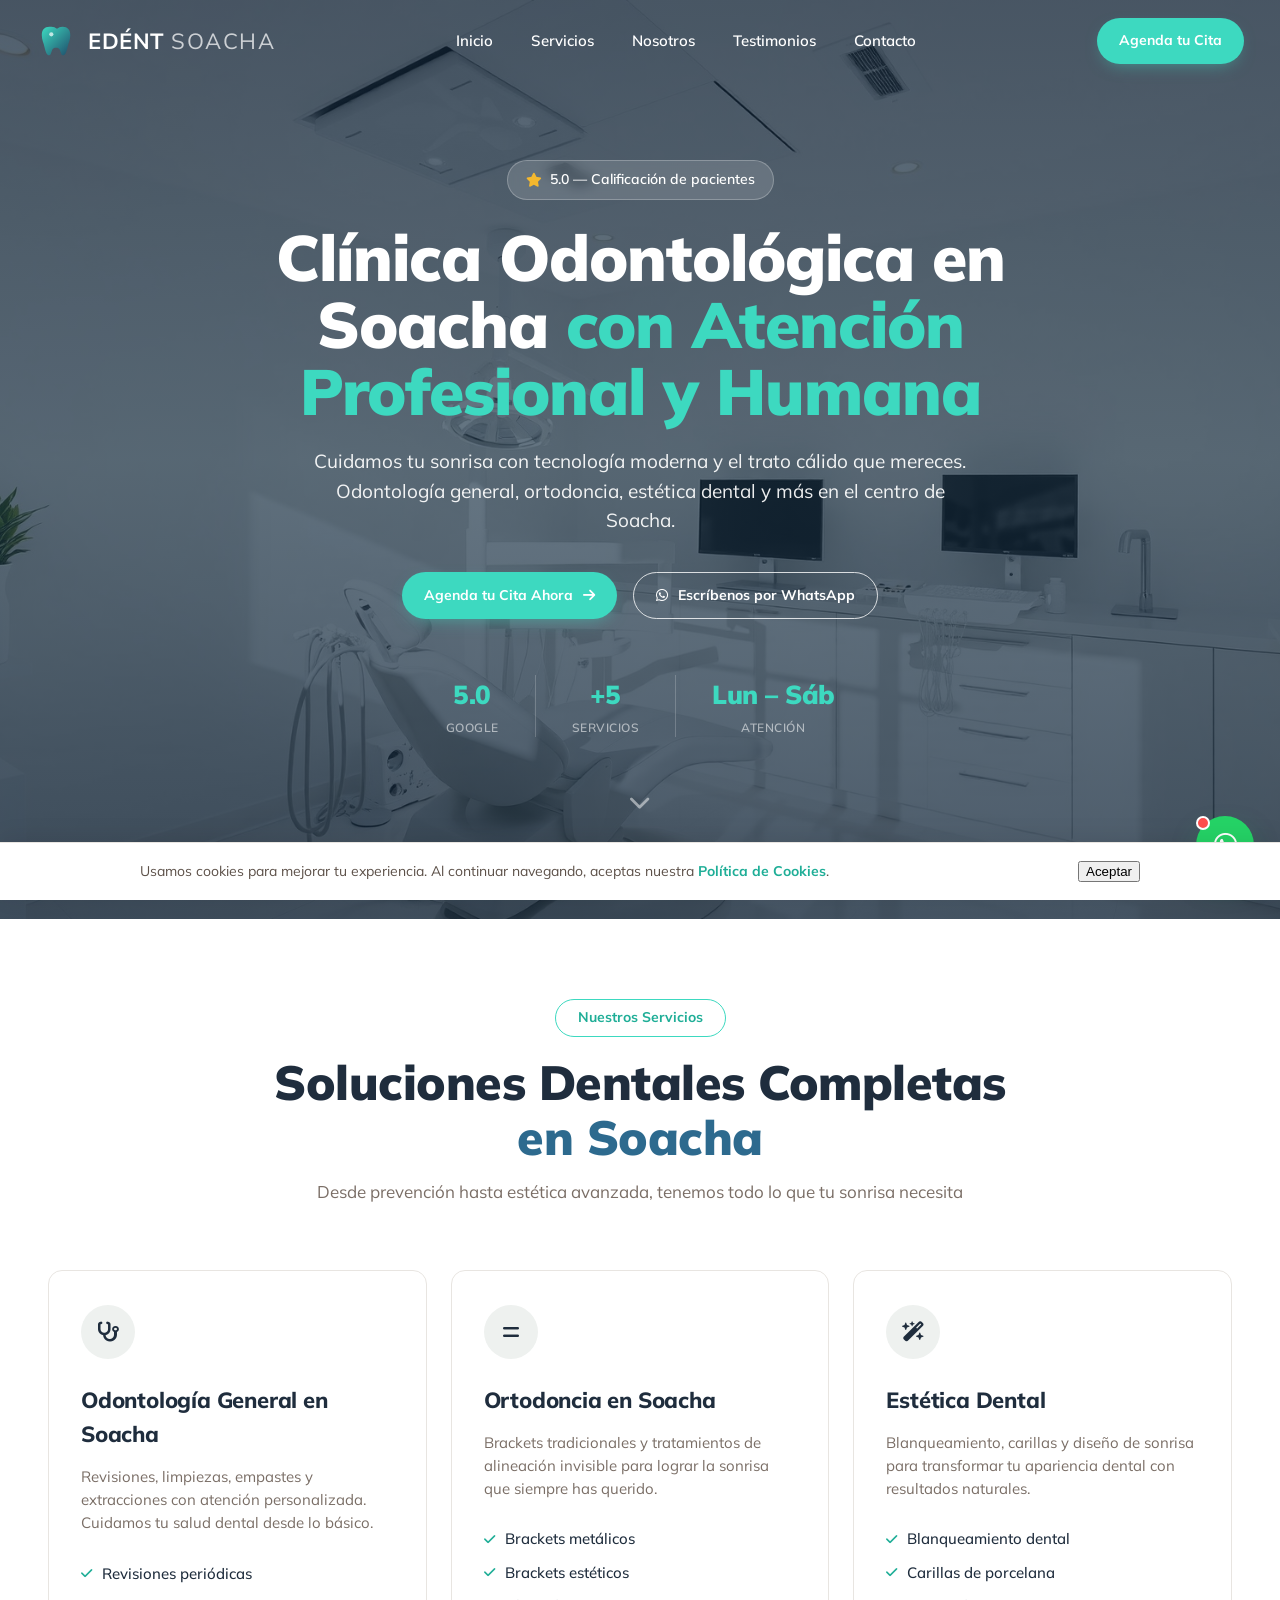
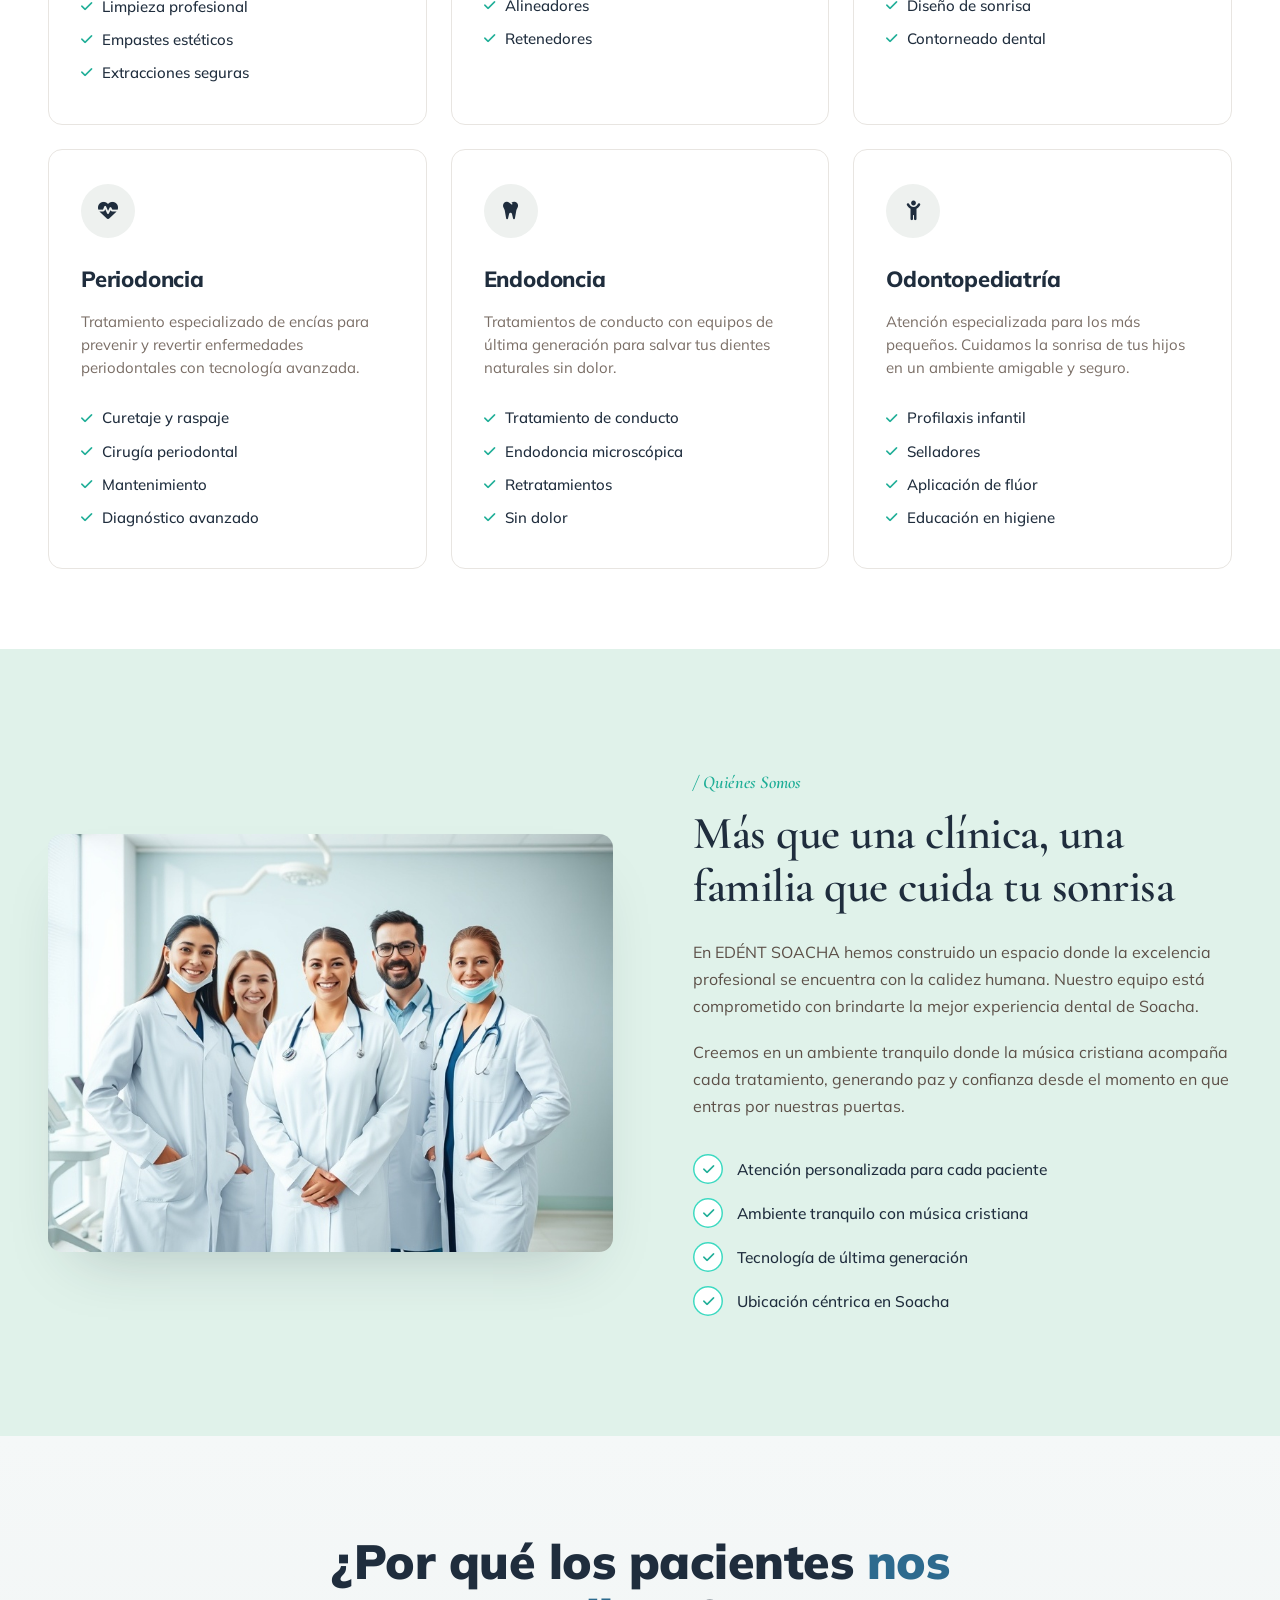
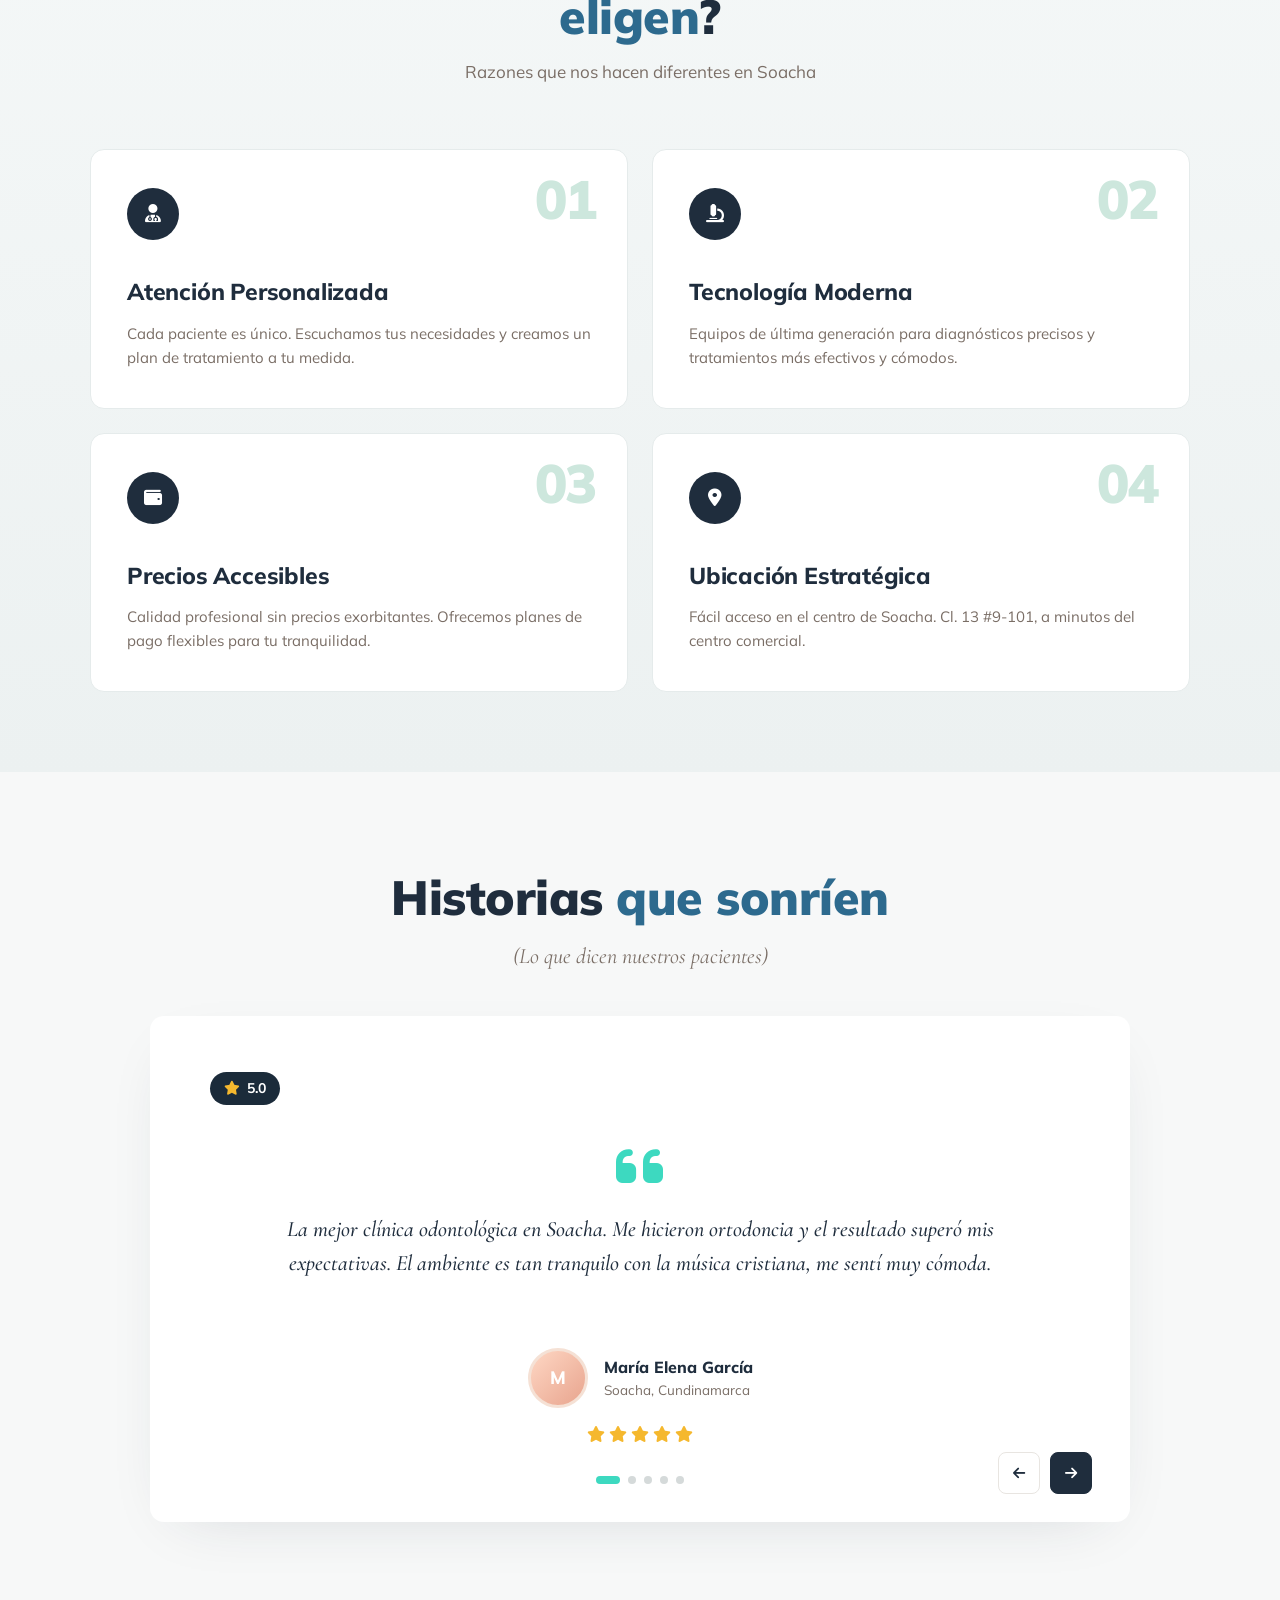
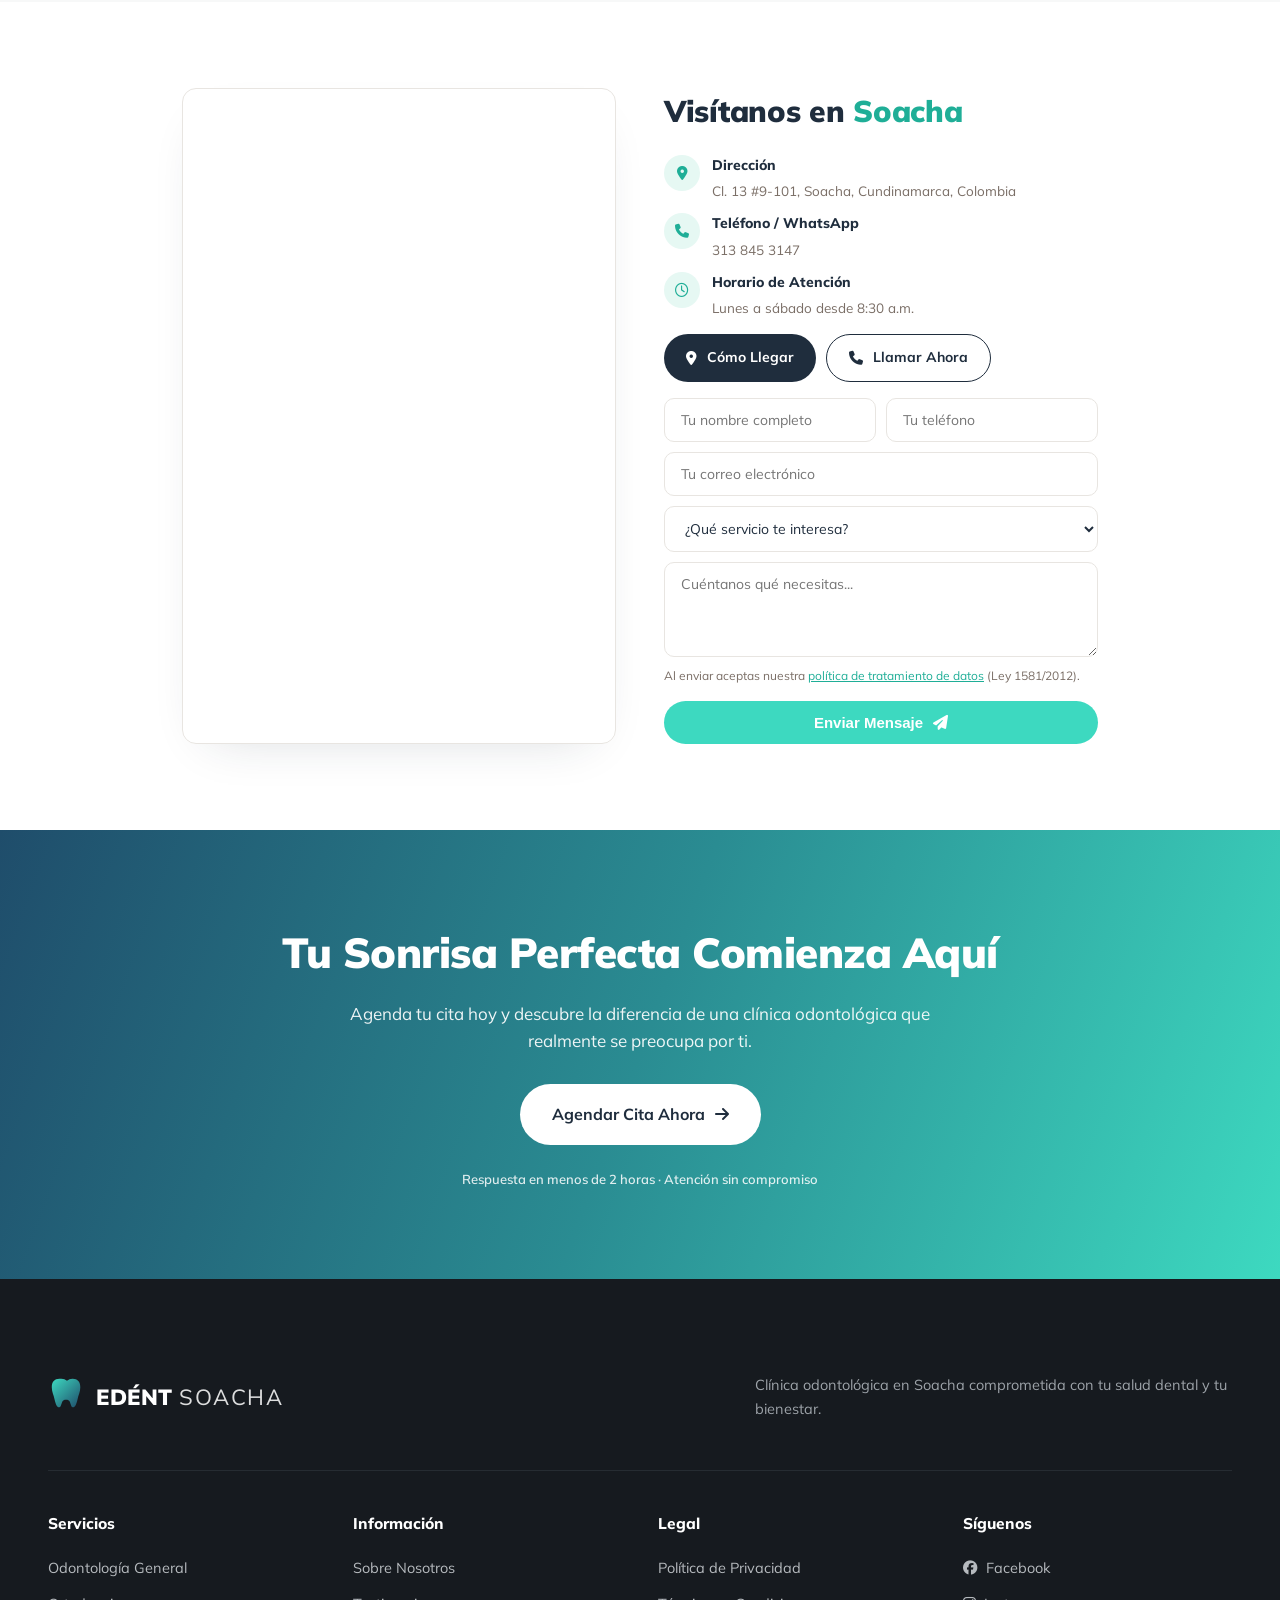
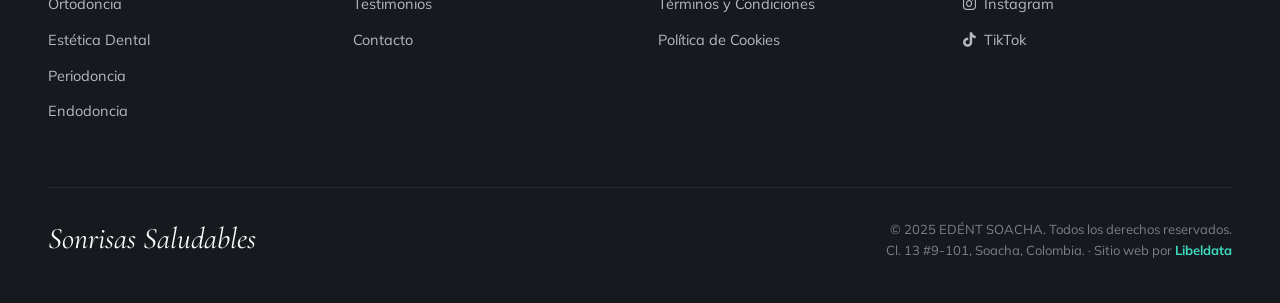
==== index.html @ a6e03c54 "first commit" ====
<!DOCTYPE html>
<html lang="es">
<head>
<meta charset="UTF-8" />
<meta name="viewport" content="width=device-width, initial-scale=1.0" />
<title>EDÉNT SOACHA — Clínica Odontológica en Soacha</title>

<!-- ═══ SEO BÁSICO ═══ -->
<meta name="description" content="Clínica odontológica en Soacha con tecnología moderna, atención personalizada y precios accesibles. Ortodoncia, estética dental, odontología general y más. Agenda tu cita hoy."/>
<meta name="keywords" content="clínica odontológica Soacha, dentista Soacha, ortodoncia Soacha, estética dental Soacha, odontología Cundinamarca, Edént Soacha"/>
<meta name="author" content="Edént Soacha"/>
<meta name="robots" content="index, follow"/>
<link rel="canonical" href="https://edentsoacha.netlify.app/"/>

<!-- ═══ OPEN GRAPH (WhatsApp, Facebook, LinkedIn) ═══ -->
<meta property="og:type" content="website"/>
<meta property="og:url" content="https://edentsoacha.netlify.app/"/>
<meta property="og:title" content="Edént Soacha — Clínica Odontológica en Soacha"/>
<meta property="og:description" content="Cuidamos tu sonrisa con tecnología moderna y el trato cálido que mereces. Ortodoncia, estética dental, odontología general y más en el centro de Soacha."/>
<meta property="og:image" content="https://edentsoacha.netlify.app/hero.jpg"/>
<meta property="og:image:width" content="1200"/>
<meta property="og:image:height" content="630"/>
<meta property="og:locale" content="es_CO"/>
<meta property="og:site_name" content="Edént Soacha"/>
<meta property="article:publisher" content="https://www.facebook.com/EDENTclinicasodontologicas"/>

<!-- ═══ REDES SOCIALES (señales SEO) ═══ -->
<meta property="og:see_also" content="https://www.facebook.com/EDENTclinicasodontologicas"/>
<meta property="og:see_also" content="https://www.instagram.com/edentsoacha/"/>
<meta property="og:see_also" content="https://www.tiktok.com/@edent.01"/>

<!-- ═══ TWITTER/X CARD ═══ -->
<meta name="twitter:card" content="summary_large_image"/>
<meta name="twitter:title" content="Edént Soacha — Clínica Odontológica en Soacha"/>
<meta name="twitter:description" content="Cuidamos tu sonrisa con tecnología moderna y el trato cálido que mereces."/>
<meta name="twitter:image" content="https://edentsoacha.netlify.app/hero.jpg"/>

<!-- ═══ GEO (SEO local) ═══ -->
<meta name="geo.region" content="CO-CUN"/>
<meta name="geo.placename" content="Soacha, Cundinamarca, Colombia"/>
<meta name="geo.position" content="4.5792;-74.2158"/>
<meta name="ICBM" content="4.5792, -74.2158"/>
<!-- ★ FAVICON — reemplaza favicon.png con tu propio ícono (32x32px recomendado) -->
<link rel="icon" type="image/svg+xml" href="data:image/svg+xml,<svg xmlns='http://www.w3.org/2000/svg' viewBox='0 0 40 40'><rect width='40' height='40' rx='8' fill='%233DD9C0'/><path d='M12 5 C 7 5, 4 8, 4 14 C 4 19, 6 22, 7 27 C 8 31, 9 35, 12 35 C 14 35, 14 30, 16 28 C 17 27, 18 27, 19 27 C 20 27, 21 27, 22 28 C 24 30, 24 35, 26 35 C 29 35, 30 31, 31 27 C 32 22, 34 19, 34 14 C 34 8, 31 5, 26 5 C 23 5, 22 6, 20 7 C 18 6, 17 5, 14 5 Z' fill='white'/></svg>"/>
<link rel="shortcut icon" href="favicon.png"/>
<!-- Para usar tu propio ícono: guarda un archivo favicon.png (32x32px) en la misma carpeta -->
<link rel="preconnect" href="https://fonts.googleapis.com">
<link rel="preconnect" href="https://fonts.gstatic.com" crossorigin>
<link href="https://fonts.googleapis.com/css2?family=Mulish:wght@400;500;600;700;800;900&family=Cormorant+Garamond:ital,wght@0,500;0,600;1,400;1,500;1,600&display=swap" rel="stylesheet">
<link rel="stylesheet" href="https://cdnjs.cloudflare.com/ajax/libs/font-awesome/6.5.0/css/all.min.css">
<link rel="stylesheet" href="css/main.css"/>
</head>
<body style="background-color: rgba(255, 255, 255, 0.984)">

<!-- LOGO SVG (reused) -->
<svg width="0" height="0" style="position:absolute" aria-hidden="true">
  <defs>
    <linearGradient id="toothGrad" x1="0%" y1="0%" x2="100%" y2="100%">
      <stop offset="0%" stop-color="#3DD9C0"/>
      <stop offset="100%" stop-color="#1F4D6B"/>
    </linearGradient>
  </defs>
</svg>

<!-- ============ NAV ============ -->
<header class="nav">
  <div class="nav-inner">
    <a class="logo" href="#inicio">
      <span class="mark">
        <svg width="38" height="38" viewBox="0 0 40 40">
          <path d="M12 5 C 7 5, 4 8, 4 14 C 4 19, 6 22, 7 27 C 8 31, 9 35, 12 35 C 14 35, 14 30, 16 28 C 17 27, 18 27, 19 27 C 20 27, 21 27, 22 28 C 24 30, 24 35, 26 35 C 29 35, 30 31, 31 27 C 32 22, 34 19, 34 14 C 34 8, 31 5, 26 5 C 23 5, 22 6, 20 7 C 18 6, 17 5, 14 5 Z"
            fill="url(#toothGrad)"/>
          <circle cx="14" cy="13" r="2.2" fill="white" opacity=".7"/>
        </svg>
      </span>
      <span><strong>EDÉNT</strong> <span class="light">SOACHA</span></span>
    </a>
    <nav>
      <ul class="nav-links">
        <li><a href="#inicio">Inicio</a></li>
        <li><a href="#servicios">Servicios</a></li>
        <li><a href="#nosotros">Nosotros</a></li>
        <li><a href="#testimonios">Testimonios</a></li>
        <li><a href="#contacto">Contacto</a></li>
      </ul>
    </nav>
    <a href="#contacto" class="btn btn-teal nav-cta-btn">Agenda tu Cita</a>
    <!-- Botón hamburguesa — solo mobile -->
    <button class="menu-btn" id="menuBtn" aria-label="Menú">
      <span></span><span></span><span></span>
    </button>
  </div>
  <!-- Menú desplegable mobile -->
  <div class="mobile-menu" id="mobileMenu">
    <a href="#inicio"      onclick="closeMobile()">Inicio</a>
    <a href="#servicios"   onclick="closeMobile()">Servicios</a>
    <a href="#nosotros"    onclick="closeMobile()">Nosotros</a>
    <a href="#testimonios" onclick="closeMobile()">Testimonios</a>
    <a href="#contacto"    onclick="closeMobile()">Contacto</a>
    <a href="#contacto" class="btn-mobile-cta" onclick="closeMobile()">Agenda tu Cita</a>
  </div>
</header>

<!-- ============ HERO ============ -->
<section id="inicio" class="hero" style="padding:0">
  <div class="hero-bg"></div>
  <div class="hero-overlay"></div>
  <div class="hero-content">
    <span class="badge"><i class="fa-solid fa-star star"></i> 5.0 — Calificación de pacientes</span>
    <h1>Clínica Odontológica en Soacha <span class="accent">con Atención Profesional y Humana</span></h1>
    <p class="lede">Cuidamos tu sonrisa con tecnología moderna y el trato cálido que mereces. Odontología general, ortodoncia, estética dental y más en el centro de Soacha.</p>
    <div class="hero-ctas">
      <a href="#contacto" class="btn btn-teal">Agenda tu Cita Ahora <i class="fa-solid fa-arrow-right"></i></a>
      <a href="https://wa.me/573138453147" target="_blank" class="btn btn-outline-white"><i class="fa-brands fa-whatsapp"></i> Escríbenos por WhatsApp</a>
    </div>
    <div class="hero-stats">
      <div class="hero-stat"><span class="val">5.0</span><span class="lbl">Google</span></div>
      <div class="hero-stat"><span class="val">+5</span><span class="lbl">Servicios</span></div>
      <div class="hero-stat"><span class="val">Lun &ndash; Sáb</span><span class="lbl">Atención</span></div>
    </div>

    <!-- Flecha bounce hacia siguiente sección -->
    <a href="#servicios" id="hero-arrow" style="
      display:inline-block;margin-top:48px;color:rgba(255,255,255,.5);
      font-size:22px;text-decoration:none;
      animation:heroBounce 1.8s ease-in-out infinite;
      transition:color .2s;
    " aria-label="Ver servicios">
      <i class="fa-solid fa-chevron-down"></i>
    </a>
  </div>
</section>

<!-- ============ SERVICIOS ============ -->
<section id="servicios">
  <div class="container">
    <div class="section-head reveal">
      <span class="pill">Nuestros Servicios</span>
      <h2 class="h2">Soluciones Dentales Completas <span class="accent-blue">en Soacha</span></h2>
      <p>Desde prevención hasta estética avanzada, tenemos todo lo que tu sonrisa necesita</p>
    </div>

    <div class="services-grid">
      <div class="service-card reveal reveal-d1">
        <div class="icon-bubble"><i class="fa-solid fa-stethoscope"></i></div>
        <h3>Odontología General en Soacha</h3>
        <p>Revisiones, limpiezas, empastes y extracciones con atención personalizada. Cuidamos tu salud dental desde lo básico.</p>
        <ul class="feat-list">
          <li><i class="fa-solid fa-check"></i> Revisiones periódicas</li>
          <li><i class="fa-solid fa-check"></i> Limpieza profesional</li>
          <li><i class="fa-solid fa-check"></i> Empastes estéticos</li>
          <li><i class="fa-solid fa-check"></i> Extracciones seguras</li>
        </ul>
      </div>

      <div class="service-card reveal reveal-d2">
        <div class="icon-bubble"><i class="fa-solid fa-equals"></i></div>
        <h3>Ortodoncia en Soacha</h3>
        <p>Brackets tradicionales y tratamientos de alineación invisible para lograr la sonrisa que siempre has querido.</p>
        <ul class="feat-list">
          <li><i class="fa-solid fa-check"></i> Brackets metálicos</li>
          <li><i class="fa-solid fa-check"></i> Brackets estéticos</li>
          <li><i class="fa-solid fa-check"></i> Alineadores</li>
          <li><i class="fa-solid fa-check"></i> Retenedores</li>
        </ul>
      </div>

      <div class="service-card reveal reveal-d3">
        <div class="icon-bubble"><i class="fa-solid fa-wand-magic-sparkles"></i></div>
        <h3>Estética Dental</h3>
        <p>Blanqueamiento, carillas y diseño de sonrisa para transformar tu apariencia dental con resultados naturales.</p>
        <ul class="feat-list">
          <li><i class="fa-solid fa-check"></i> Blanqueamiento dental</li>
          <li><i class="fa-solid fa-check"></i> Carillas de porcelana</li>
          <li><i class="fa-solid fa-check"></i> Diseño de sonrisa</li>
          <li><i class="fa-solid fa-check"></i> Contorneado dental</li>
        </ul>
      </div>

      <div class="service-card reveal reveal-d1">
        <div class="icon-bubble"><i class="fa-solid fa-heart-pulse"></i></div>
        <h3>Periodoncia</h3>
        <p>Tratamiento especializado de encías para prevenir y revertir enfermedades periodontales con tecnología avanzada.</p>
        <ul class="feat-list">
          <li><i class="fa-solid fa-check"></i> Curetaje y raspaje</li>
          <li><i class="fa-solid fa-check"></i> Cirugía periodontal</li>
          <li><i class="fa-solid fa-check"></i> Mantenimiento</li>
          <li><i class="fa-solid fa-check"></i> Diagnóstico avanzado</li>
        </ul>
      </div>

      <div class="service-card reveal reveal-d2">
        <div class="icon-bubble"><i class="fa-solid fa-tooth"></i></div>
        <h3>Endodoncia</h3>
        <p>Tratamientos de conducto con equipos de última generación para salvar tus dientes naturales sin dolor.</p>
        <ul class="feat-list">
          <li><i class="fa-solid fa-check"></i> Tratamiento de conducto</li>
          <li><i class="fa-solid fa-check"></i> Endodoncia microscópica</li>
          <li><i class="fa-solid fa-check"></i> Retratamientos</li>
          <li><i class="fa-solid fa-check"></i> Sin dolor</li>
        </ul>
      </div>

      <div class="service-card reveal reveal-d3">
        <div class="icon-bubble"><i class="fa-solid fa-child-reaching"></i></div>
        <h3>Odontopediatría</h3>
        <p>Atención especializada para los más pequeños. Cuidamos la sonrisa de tus hijos en un ambiente amigable y seguro.</p>
        <ul class="feat-list">
          <li><i class="fa-solid fa-check"></i> Profilaxis infantil</li>
          <li><i class="fa-solid fa-check"></i> Selladores</li>
          <li><i class="fa-solid fa-check"></i> Aplicación de flúor</li>
          <li><i class="fa-solid fa-check"></i> Educación en higiene</li>
        </ul>
      </div>
    </div>
  </div>
</section>

<!-- ============ NOSOTROS ============ -->
<section id="nosotros" class="nosotros">
  <div class="container">
    <div class="nosotros-grid reveal">
      <div>
        <img src="img/equipo.jpg" alt="Equipo EDÉNT SOACHA" />
      </div>
      <div>
        <span class="small-eyebrow">/ Quiénes Somos</span>
        <h2>Más que una clínica, una familia que cuida tu sonrisa</h2>
        <p>En EDÉNT SOACHA hemos construido un espacio donde la excelencia profesional se encuentra con la calidez humana. Nuestro equipo está comprometido con brindarte la mejor experiencia dental de Soacha.</p>
        <p>Creemos en un ambiente tranquilo donde la música cristiana acompaña cada tratamiento, generando paz y confianza desde el momento en que entras por nuestras puertas.</p>
        <ul class="check-list">
          <li><span class="ck"><i class="fa-solid fa-check"></i></span> Atención personalizada para cada paciente</li>
          <li><span class="ck"><i class="fa-solid fa-check"></i></span> Ambiente tranquilo con música cristiana</li>
          <li><span class="ck"><i class="fa-solid fa-check"></i></span> Tecnología de última generación</li>
          <li><span class="ck"><i class="fa-solid fa-check"></i></span> Ubicación céntrica en Soacha</li>
        </ul>
      </div>
    </div>
  </div>
</section>

<!-- ============ POR QUÉ ============ -->
<section class="why">
  <div class="container">
    <div class="section-head reveal">
      <h2 class="h2">¿Por qué los pacientes <span class="accent-blue">nos eligen</span>?</h2>
      <p>Razones que nos hacen diferentes en Soacha</p>
    </div>

    <div class="why-grid">
      <div class="why-card reveal reveal-d1">
        <div class="num">01</div>
        <div class="ic"><i class="fa-solid fa-user-doctor"></i></div>
        <h3>Atención Personalizada</h3>
        <p>Cada paciente es único. Escuchamos tus necesidades y creamos un plan de tratamiento a tu medida.</p>
      </div>
      <div class="why-card reveal reveal-d2">
        <div class="num">02</div>
        <div class="ic"><i class="fa-solid fa-microscope"></i></div>
        <h3>Tecnología Moderna</h3>
        <p>Equipos de última generación para diagnósticos precisos y tratamientos más efectivos y cómodos.</p>
      </div>
      <div class="why-card reveal reveal-d3">
        <div class="num">03</div>
        <div class="ic"><i class="fa-solid fa-wallet"></i></div>
        <h3>Precios Accesibles</h3>
        <p>Calidad profesional sin precios exorbitantes. Ofrecemos planes de pago flexibles para tu tranquilidad.</p>
      </div>
      <div class="why-card reveal reveal-d4">
        <div class="num">04</div>
        <div class="ic"><i class="fa-solid fa-location-dot"></i></div>
        <h3>Ubicación Estratégica</h3>
        <p>Fácil acceso en el centro de Soacha. Cl. 13 #9-101, a minutos del centro comercial.</p>
      </div>
    </div>
  </div>
</section>

<!-- ============ TESTIMONIOS ============ -->
<section id="testimonios" class="testimonios">
  <div class="container">
    <div class="section-head reveal">
      <h2 class="h2">Historias <span class="accent-blue">que sonríen</span></h2>
      <span class="test-eyebrow">(Lo que dicen nuestros pacientes)</span>
    </div>

    <div class="test-card" id="testCard">
      <span class="rating-pill"><i class="fa-solid fa-star star"></i> <span id="ratingNum">5.0</span></span>
      <div class="quote-mark"><i class="fa-solid fa-quote-left"></i></div>
      <p class="test-quote" id="testQuote">La mejor clínica odontológica en Soacha. Me hicieron ortodoncia y el resultado superó mis expectativas. El ambiente es tan tranquilo con la música cristiana, me sentí muy cómoda.</p>
      <div class="test-person">
        <div class="test-avatar" id="testAvatar">M</div>
        <div>
          <div class="test-name" id="testName">María Elena García</div>
          <div class="test-loc" id="testLoc">Soacha, Cundinamarca</div>
        </div>
      </div>
      <div class="stars" id="testStars">
        <i class="fa-solid fa-star"></i><i class="fa-solid fa-star"></i><i class="fa-solid fa-star"></i><i class="fa-solid fa-star"></i><i class="fa-solid fa-star"></i>
      </div>

      <div class="test-dots" id="testDots"></div>
      <div class="test-controls">
        <button class="test-btn" id="prevBtn" aria-label="Anterior"><i class="fa-solid fa-arrow-left"></i></button>
        <button class="test-btn active" id="nextBtn" aria-label="Siguiente"><i class="fa-solid fa-arrow-right"></i></button>
      </div>
    </div>
  </div>
</section>

<!-- ============ CONTACTO ============ -->
<section id="contacto" class="contacto">
  <div class="container">
    <div class="contacto-grid reveal">
      <div class="map-col">
        <div class="map-wrap">
          <iframe
            src="https://www.google.com/maps/embed?pb=!1m18!1m12!1m3!1d3977.05!2d-74.2158!3d4.5792!2m3!1f0!2f0!3f0!3m2!1i1024!2i768!4f13.1!3m3!1m2!1s0x0%3A0x0!2sCl.+13+%239-101+Soacha!5e0!3m2!1ses!2sco!4v1"
            loading="lazy" allowfullscreen referrerpolicy="no-referrer-when-downgrade"
            title="Mapa EDÉNT SOACHA"></iframe>
        </div>
      </div>
      <div>
        <h2>Visítanos en <span class="accent">Soacha</span></h2>

        <div class="info-row">
          <div class="info-ic"><i class="fa-solid fa-location-dot"></i></div>
          <div>
            <strong>Dirección</strong>
            <span>Cl. 13 #9-101, Soacha, Cundinamarca, Colombia</span>
          </div>
        </div>
        <div class="info-row">
          <div class="info-ic"><i class="fa-solid fa-phone"></i></div>
          <div>
            <strong>Teléfono / WhatsApp</strong>
            <span>313 845 3147</span>
          </div>
        </div>
        <div class="info-row">
          <div class="info-ic"><i class="fa-regular fa-clock"></i></div>
          <div>
            <strong>Horario de Atención</strong>
            <span>Lunes a sábado desde 8:30 a.m.</span>
          </div>
        </div>

        <div class="ct-cta">
          <a href="https://www.google.com/maps/dir/?api=1&destination=Cl.+13+%239-101,+Soacha,+Cundinamarca,+Colombia" target="_blank" class="btn btn-navy"><i class="fa-solid fa-location-dot"></i> Cómo Llegar</a>
          <a href="tel:+573138453147" target="_blank" class="btn btn-outline-navy"><i class="fa-solid fa-phone"></i> Llamar Ahora</a>
        </div>

        <form class="form-grid" action="https://formspree.io/f/XXXXXXXX" method="POST" onsubmit="return handleSubmit(event)">
          <input type="text" name="nombre" class="input" placeholder="Tu nombre completo" required />
          <input type="tel" name="telefono" class="input" placeholder="Tu teléfono" required />
          <input type="email" name="email" class="input full" placeholder="Tu correo electrónico" required />
          <select name="servicio" class="select full" required>
            <option value="">¿Qué servicio te interesa?</option>
            <option>Odontología general</option>
            <option>Ortodoncia</option>
            <option>Estética dental</option>
            <option>Periodoncia</option>
            <option>Endodoncia</option>
            <option>Odontopediatría</option>
          </select>
          <textarea name="mensaje" class="textarea full" placeholder="Cuéntanos qué necesitas..."></textarea>
          <p class="full" style="margin:0;font-size:12px;color:var(--muted);">Al enviar aceptas nuestra <a href="politica-privacidad.html" style="color:var(--teal-700);text-decoration:underline;">política de tratamiento de datos</a> (Ley 1581/2012).</p>
          <button type="submit" class="send-btn full">Enviar Mensaje <i class="fa-solid fa-paper-plane"></i></button>
        </form>
      </div>
    </div>
  </div>
</section>

<!-- ============ CTA BAND ============ -->
<section class="cta-band" style="padding:90px 24px">
  <div class="reveal">
    <h2>Tu Sonrisa Perfecta Comienza Aquí</h2>
    <p>Agenda tu cita hoy y descubre la diferencia de una clínica odontológica que realmente se preocupa por ti.</p>
    <a href="#contacto" class="btn btn-white">Agendar Cita Ahora <i class="fa-solid fa-arrow-right"></i></a>
    <div class="cta-meta">Respuesta en menos de 2 horas · Atención sin compromiso</div>
  </div>
</section>

<!-- ============ FOOTER ============ -->
<footer>
  <div class="container">
    <div class="ft-top">
      <div class="ft-logo">
        <span class="mark">
          <svg width="38" height="38" viewBox="0 0 40 40">
            <path d="M12 5 C 7 5, 4 8, 4 14 C 4 19, 6 22, 7 27 C 8 31, 9 35, 12 35 C 14 35, 14 30, 16 28 C 17 27, 18 27, 19 27 C 20 27, 21 27, 22 28 C 24 30, 24 35, 26 35 C 29 35, 30 31, 31 27 C 32 22, 34 19, 34 14 C 34 8, 31 5, 26 5 C 23 5, 22 6, 20 7 C 18 6, 17 5, 14 5 Z"
              fill="url(#toothGrad)"/>
          </svg>
        </span>
        <span class="name">EDÉNT <span class="light">SOACHA</span></span>
      </div>
      <p class="ft-tag">Clínica odontológica en Soacha comprometida con tu salud dental y tu bienestar.</p>
    </div>

    <div class="ft-cols">
      <div>
        <h4>Servicios</h4>
        <ul>
          <li><a href="#servicios">Odontología General</a></li>
          <li><a href="#servicios">Ortodoncia</a></li>
          <li><a href="#servicios">Estética Dental</a></li>
          <li><a href="#servicios">Periodoncia</a></li>
          <li><a href="#servicios">Endodoncia</a></li>
        </ul>
      </div>
      <div>
        <h4>Información</h4>
        <ul>
          <li><a href="#nosotros">Sobre Nosotros</a></li>
          <li><a href="#testimonios">Testimonios</a></li>
          <li><a href="#contacto">Contacto</a></li>
        </ul>
      </div>
      <div>
        <h4>Legal</h4>
        <ul>
          <li><a href="politica-privacidad.html">Política de Privacidad</a></li>
          <li><a href="terminos-condiciones.html">Términos y Condiciones</a></li>
          <li><a href="politica-privacidad.html#cookies">Política de Cookies</a></li>
        </ul>
      </div>
      <div>
        <h4>Síguenos</h4>
        <ul>
          <li><a href="https://www.facebook.com/EDENTclinicasodontologicas" target="_blank"><i class="fa-brands fa-facebook"></i> &nbsp;Facebook</a></li>
          <li><a href="https://www.instagram.com/edentsoacha/" target="_blank"><i class="fa-brands fa-instagram"></i> &nbsp;Instagram</a></li>
          <li><a href="https://www.tiktok.com/@edent.01" target="_blank"><i class="fa-brands fa-tiktok"></i> &nbsp;TikTok</a></li>
        </ul>
      </div>
    </div>

    <div class="ft-bottom">
      <span class="ft-script">Sonrisas Saludables</span>
      <span class="ft-cr">© 2025 EDÉNT SOACHA. Todos los derechos reservados.<br/>Cl. 13 #9-101, Soacha, Colombia. · Sitio web por <a href="#" class="libeldata-link" style="color:var(--teal);font-weight:700;">Libeldata</a></span>
    </div>
  </div>
</footer>

<!-- ============ SCROLL TO TOP ============ -->
<button id="scroll-top" aria-label="Volver arriba" style="
  position:fixed;bottom:26px;left:26px;z-index:40;
  width:46px;height:46px;border-radius:50%;
  background:rgba(31,45,61,.75);color:#fff;border:none;cursor:pointer;
  display:grid;place-items:center;font-size:18px;
  box-shadow:0 4px 16px rgba(0,0,0,.2);
  opacity:0;pointer-events:none;
  transition:opacity .3s, transform .3s, background .2s;
  backdrop-filter:blur(4px);
">
  <i class="fa-solid fa-chevron-up"></i>
</button>

<!-- WhatsApp FAB -->
<a class="wa-fab" href="https://wa.me/573138453147" target="_blank" aria-label="WhatsApp">
  <span class="badge-dot"></span>
  <i class="fa-brands fa-whatsapp"></i>
</a>

<script src="js/main.js"></script>

<!-- ============ COOKIE BANNER ============ -->


<div id="cookie-banner" style="
  position:fixed;bottom:0;left:0;right:0;z-index:999;
  background:#fff;border-top:1px solid #E8E5E1;
  padding:18px 24px;
  box-shadow:0 -4px 24px rgba(0,0,0,.08);
  font-family:'Mulish',sans-serif;font-size:14px;color:#5C5048;
  transform:translateY(100%);transition:transform .4s ease;
">
  <div style="max-width:1000px;margin:0 auto;display:flex;align-items:center;justify-content:space-between;gap:80px;">
    <p style="margin:0;line-height:1.5;">
      Usamos cookies para mejorar tu experiencia. Al continuar navegando, aceptas nuestra
      <a href="politica-privacidad.html#cookies" style="color:#1FAE97;font-weight:700;text-decoration:none;transition:color .2s, text-decoration .2s;"
         onmouseover="this.style.color='#1F2D3D';this.style.textDecoration='underline';"
         onmouseout="this.style.color='#1FAE97';this.style.textDecoration='none';"
      >Política de Cookies</a>.
    </p>
    <button id="cookie-accept">Aceptar</button>
  </div>
</div>

<script>
  (function(){
    var banner = document.getElementById('cookie-banner');
    if(!localStorage.getItem('cookiesAccepted')){
      setTimeout(function(){ banner.style.transform = 'translateY(0)'; }, 800);
    }
    document.getElementById('cookie-accept').addEventListener('click', function(){
      localStorage.setItem('cookiesAccepted','true');
      banner.style.transform = 'translateY(100%)';
    });
  })();
</script>

</body>
</html>
---- css/main.css ----
/* ═══════════════════════════════════════════
   Edént Soacha — Estilos principales
   Desarrollado por Libeldata
═══════════════════════════════════════════ */


  :root{
    --teal:#3DD9C0;
    --teal-600:#2BC7AE;
    --teal-700:#1FAE97;
    --teal-soft:#E6F8F3;
    --teal-mint:#DDF1E8;
    --navy:#1F2D3D;
    --navy-2:#243447;
    --ink:#1B2B3A;
    --body:#5C5048;
    --muted:#7A6E66;
    --line:#E8E5E1;
    --bg:#FFFFFF;
    --bg-soft:#F7F8F8;
    --star:#F5B82E;
  }
  *{box-sizing:border-box}
  html,body{margin:0;padding:0}
  body{
    font-family:'Mulish', system-ui, -apple-system, Segoe UI, sans-serif;
    color:var(--body);
    background:var(--bg);
    line-height:1.55;
    -webkit-font-smoothing:antialiased;
  }
  a{color:inherit;text-decoration:none}
  img{max-width:100%;display:block}
  .container{max-width:1240px;margin:0 auto;padding:0 28px}

  /* ---------- NAV ---------- */
  .nav{
    position:fixed;top:0;left:0;right:0;z-index:50;
    background:transparent;
    border-bottom:1px solid transparent;
    transition:background .35s ease, border-color .35s ease, box-shadow .35s ease;
  }
  .nav.scrolled{
    background:#fff;
    border-bottom:1px solid var(--line);
    box-shadow:0 2px 20px rgba(0,0,0,.07);
  }
  /* 1. Links y logo blancos sobre el hero */
  .nav .logo{color:#fff !important;}
  .nav .logo .light{color:rgba(255,255,255,.85) !important;}
  .nav .nav-links a{color:#fff !important; font-weight:600;}
  .nav .nav-links a:hover{color:var(--teal) !important;}
  /* Al hacer scroll: navy */
  .nav.scrolled .logo{color:var(--navy) !important;}
  .nav.scrolled .logo .light{color:var(--navy) !important;}
  .nav.scrolled .nav-links a{color:var(--navy) !important;}
  .nav.scrolled .nav-links a:hover{color:var(--teal-700) !important;}
  body{padding-top:0;}
  .nav-inner{
    display:flex;align-items:center;justify-content:space-between;
    padding:18px 36px;
  }
  .logo{
    display:flex;align-items:center;gap:10px;
    font-weight:900;letter-spacing:.5px;
    color:var(--navy);font-size:22px;
  }
  .logo .mark{
    width:42px;height:42px;
    display:grid;place-items:center;
  }
  .logo .light{font-weight:400;color:var(--navy);opacity:.85;letter-spacing:1.5px}
  .nav-links{display:flex;gap:38px;list-style:none;margin:0;padding:0}
  .nav-links a{
    color:var(--navy);font-weight:600;font-size:15px;
    transition:color .2s;
  }
  .nav-links a:hover{color:var(--teal-700)}
  .btn{
    display:inline-flex;align-items:center;gap:10px;
    padding:12px 22px;border-radius:999px;  /* 3. padding reducido */
    font-weight:700;font-size:14px;          /* 3. fuente levemente más pequeña */
    border:none;cursor:pointer;transition:transform .15s, box-shadow .2s, background .2s, color .2s;
    text-decoration:none;
  }
  .btn-teal{
    background:var(--teal);color:#fff;
    box-shadow:0 6px 18px -8px rgba(61,217,192,.65);
    transition:background .2s, color .2s, border-color .2s, transform .15s;
  }
  .btn-teal:hover{background:var(--teal-600);transform:translateY(-1px)}
  /* Hero: "Agenda tu Cita Ahora" → mismo hover que WhatsApp (blanco + navy) */
  .hero-ctas .btn-teal:hover{
    background:#fff;color:var(--navy);
    box-shadow:0 6px 18px -8px rgba(255,255,255,.4);
    transform:translateY(-1px);
  }
  /* Nav: "Agenda tu Cita" → mismo hover que "Llamar Ahora" (navy + blanco) */
  .nav-inner .btn-teal:hover{
    background:var(--navy);color:#fff;
    box-shadow:none;transform:translateY(-1px);
  }
  .btn-outline-white{
    background:transparent;color:#fff;border:1.5px solid rgba(255,255,255,.8);
  }
  /* 4. WhatsApp hover → fondo blanco con texto navy */
  .btn-outline-white:hover{background:#fff;color:var(--navy);border-color:#fff;}
  .btn-outline-navy{
    background:#fff;color:var(--navy);border:1.5px solid var(--navy);
  }
  .btn-outline-navy:hover{background:var(--navy);color:#fff}
  .btn-navy{background:var(--navy);color:#fff}
  .btn-navy:hover{background:var(--ink)}
  .btn-white{background:#fff;color:var(--navy);transition:background .2s, color .2s, transform .2s, box-shadow .2s;}
  .btn-white:hover{background:var(--navy);color:#fff;transform:translateY(-2px);box-shadow:0 8px 24px rgba(31,45,61,.25);}

  /* ---------- HERO ---------- */
  .hero{
    position:relative;min-height:100vh;
    display:flex;align-items:center;justify-content:center;
    overflow:hidden;
    background:#0e3a3a;
  }
  .hero-bg{
    position:absolute;inset:0;
    background-image:url('../img/hero.jpg');
    background-size:cover;
    background-position:center 7%;
    filter:saturate(.85);
  }
  .hero-overlay{
    position:absolute;inset:0;
    /* 5. overlay más oscuro navy, sin el teal fuerte del medio */
    background:linear-gradient(180deg,
      rgba(15,35,55,.72) 0%,
      rgba(20,45,65,.65) 50%,
      rgba(15,35,55,.75) 100%);
  }
  .hero-content{
    position:relative;z-index:2;text-align:center;
    color:#fff;max-width:920px;padding:160px 24px 100px;
  }
  .hero-stats{
    display:flex;gap:0;justify-content:center;margin-top:56px;
  }
  .hero-stat{
    padding:0 36px;text-align:center;
  }
  .hero-stat:not(:last-child){border-right:1px solid rgba(255,255,255,.2);}
  .hero-stat .val{font-size:26px;font-weight:900;color:var(--teal);display:block;letter-spacing:-.5px;}
  .hero-stat .lbl{font-size:12px;color:rgba(255,255,255,.55);margin-top:3px;display:block;font-weight:600;letter-spacing:.5px;text-transform:uppercase;}
  .badge{
    display:inline-flex;align-items:center;gap:8px;
    background:rgba(255,255,255,.14);
    border:1px solid rgba(255,255,255,.25);
    color:#fff;font-weight:600;font-size:14px;
    padding:8px 18px;border-radius:999px;
    backdrop-filter:blur(6px);
  }
  .badge .star{color:var(--star)}
  .hero h1{
    font-size:64px;line-height:1.05;margin:24px 0 22px;
    font-weight:900;letter-spacing:-1px;
    color:#fff;
  }
  .hero h1 .accent{color:var(--teal);display:inline}
  .hero p.lede{
    font-size:19px;color:rgba(255,255,255,.92);
    max-width:680px;margin:0 auto 36px;line-height:1.55;
  }
  .hero-ctas{display:flex;gap:16px;justify-content:center;flex-wrap:wrap}

  /* ---------- SECTION HEADER ---------- */
  section{padding:80px 0}
  /* Compensar navbar fijo al navegar por anchors */
  section[id]{scroll-margin-top:55px;}
  .pill{
    display:inline-block;
    color:var(--teal-700);background:#fff;
    border:1.5px solid var(--teal);
    padding:7px 22px;border-radius:999px;
    font-weight:700;font-size:14px;
  }
  .pill-soft{
    color:var(--teal-700);background:var(--teal-soft);
    border:none;padding:8px 22px;border-radius:999px;
    font-weight:700;font-size:14px;display:inline-block;
  }
  .h2{
    font-size:48px;line-height:1.15;font-weight:900;
    color:var(--navy);letter-spacing:-.5px;margin:18px 0 14px;
  }
  .h2 .accent{color:var(--teal-700)}
  .h2 .accent-blue{color:#2D6A8E}
  .section-head{text-align:center;max-width:760px;margin:0 auto 64px}
  .section-head p{font-size:17px;color:var(--muted);margin:0}

  /* ---------- SERVICIOS ---------- */
  .services-grid{
    display:grid;grid-template-columns:repeat(3,1fr);gap:24px;
  }
  .service-card{
    border:1px solid var(--line);
    border-radius:14px;padding:34px 32px;
    background:#fff;
    transition:transform .25s, box-shadow .25s, border-color .25s;
  }
  .service-card:hover{
    transform:translateY(-4px);
    border-color:var(--teal);
    box-shadow:0 18px 40px -22px rgba(31,45,61,.18);
  }
  .icon-bubble{
    width:54px;height:54px;border-radius:50%;
    background:#EEF1EF;
    display:grid;place-items:center;
    color:var(--navy);font-size:20px;
    margin-bottom:24px;
  }
  .service-card h3{
    font-size:22px;font-weight:800;color:var(--navy);
    margin:0 0 14px;letter-spacing:-.2px;
  }
  .service-card p{font-size:15px;color:var(--muted);margin:0 0 22px;line-height:1.55}
  .feat-list{list-style:none;margin:0;padding:0}
  .feat-list li{
    display:flex;align-items:center;gap:10px;
    padding:5px 0;color:var(--navy);font-size:15px;font-weight:500;
  }
  .feat-list i{color:var(--teal-700);font-size:13px}

  /* ---------- NOSOTROS ---------- */
  .nosotros{
    background:#E0F2EA;
    padding:120px 0;
  }
  .nosotros-grid{
    display:grid;grid-template-columns:1.05fr 1fr;gap:80px;align-items:center;
  }
  .nosotros img{
    border-radius:14px;
    box-shadow:0 30px 60px -30px rgba(31,45,61,.25);
    width:100%;height:auto;
  }
  .small-eyebrow{
    color:var(--teal-700);font-weight:600;font-size:15px;letter-spacing:.2px;
    font-family:'Cormorant Garamond', serif;font-style:italic;font-size:18px;
  }
  .nosotros h2{
    font-family:'Cormorant Garamond', serif;font-weight:600;
    font-size:46px;line-height:1.15;color:var(--navy);letter-spacing:-.5px;
    margin:10px 0 26px;
  }
  .nosotros p{
    font-size:16px;color:var(--body);margin:0 0 18px;line-height:1.7;
  }
  .check-list{list-style:none;padding:0;margin:34px 0 0;display:flex;flex-direction:column;gap:14px}
  .check-list li{display:flex;align-items:center;gap:14px;color:var(--navy);font-weight:500;font-size:15.5px}
  .check-list .ck{
    width:30px;height:30px;border-radius:50%;background:#fff;
    display:grid;place-items:center;color:var(--teal-700);font-size:13px;
    box-shadow:0 0 0 1.5px var(--teal) inset;
  }

  /* ---------- POR QUÉ ---------- */
  .why{background:linear-gradient(180deg,#F5F8F8 0%, #ECF1F1 100%)}
  .why-grid{display:grid;grid-template-columns:1fr 1fr;gap:24px;max-width:1100px;margin:0 auto}
  .why-card{
    position:relative;background:#fff;border-radius:14px;
    padding:38px 36px;border:1px solid #E5EBEB;
    transition:transform .2s, box-shadow .2s;
  }
  .why-card:hover{transform:translateY(-3px);box-shadow:0 18px 40px -22px rgba(31,45,61,.18)}
  .why-card .num{
    position:absolute;top:22px;right:32px;
    font-size:54px;font-weight:900;color:#CDE7DD;letter-spacing:-2px;line-height:1;
  }
  .why-card .ic{
    width:52px;height:52px;border-radius:50%;
    background:var(--navy);color:#fff;font-size:18px;
    display:grid;place-items:center;margin-bottom:34px;
  }
  .why-card h3{
    font-size:23px;font-weight:800;color:var(--navy);margin:0 0 12px;letter-spacing:-.2px;
  }
  .why-card p{margin:0;color:var(--muted);font-size:15px;line-height:1.6}

  /* ---------- TESTIMONIOS ---------- */
  .testimonios{background:#F7F8F8}
  .testimonios .section-head{margin-bottom:42px}
  .test-eyebrow{
    font-family:'Cormorant Garamond', serif;font-style:italic;
    color:var(--muted);font-size:22px;
  }
  .test-card{
    max-width:980px;margin:0 auto;background:#fff;
    border-radius:14px;padding:56px 60px 80px;
    box-shadow:0 18px 60px -30px rgba(31,45,61,.18);
    position:relative;
  }
  .rating-pill{
    display:inline-flex;align-items:center;gap:7px;
    background:#1B2B3A;color:#fff;
    padding:6px 14px;border-radius:999px;font-weight:700;font-size:14px;
  }
  .rating-pill .star{color:var(--star)}
  .quote-mark{
    text-align:center;color:var(--teal);font-size:54px;line-height:1;margin:34px 0 16px;
    font-family:'Cormorant Garamond', serif;
  }
  .test-quote{
    font-family:'Cormorant Garamond', serif;font-style:italic;
    text-align:center;font-size:22px;color:var(--navy);line-height:1.55;
    max-width:760px;margin:0 auto 28px;font-weight:500;
    /* Altura fija SOLO en el quote para que todos los slides sean iguales */
    min-height:108px;
  }
  .test-person{
    display:flex;align-items:center;justify-content:center;gap:16px;
  }
  .test-avatar{
    width:60px;height:60px;border-radius:50%;
    background:linear-gradient(135deg,#FED7C4,#E8A48E);
    display:grid;place-items:center;color:#fff;font-weight:800;
    border:3px solid #F5E1D5;font-size:18px;
  }
  .test-name{font-weight:800;color:var(--navy);font-size:16px}
  .test-loc{font-size:13.5px;color:var(--muted)}
  .stars{display:flex;gap:4px;justify-content:center;margin:18px 0 0;color:var(--star);font-size:16px}
  .test-controls{
    position:absolute;bottom:28px;right:38px;display:flex;gap:10px;
  }
  .test-btn{
    width:42px;height:42px;border-radius:8px;border:1px solid var(--line);
    background:#fff;color:var(--navy);cursor:pointer;font-size:14px;
    display:grid;place-items:center;transition:.2s;
  }
  .test-btn.active{background:var(--navy);color:#fff;border-color:var(--navy)}
  .test-btn:hover{background:#F0F2F2}
  .test-dots{
    position:absolute;bottom:38px;left:50%;transform:translateX(-50%);
    display:flex;gap:8px;align-items:center;
  }
  .test-dots .dot{width:8px;height:8px;border-radius:50%;background:#D5DADA;cursor:pointer;transition:.2s}
  .test-dots .dot.active{width:24px;border-radius:4px;background:var(--teal)}

  /* ---------- CONTACTO ---------- */
  .contacto{padding:48px 0;min-height:calc(100vh - 72px);display:flex;align-items:center;}
  .contacto-grid{
    width:100%;
    display:grid;
    grid-template-columns:1fr 1fr;
    gap:48px;
    align-items:stretch;
  }
  .map-col{display:flex;flex-direction:column;}
  .map-wrap{
    border-radius:14px;overflow:hidden;
    box-shadow:0 18px 50px -28px rgba(31,45,61,.2);
    border:1px solid var(--line);
    flex:1;min-height:260px;
  }
  .map-wrap iframe{width:100%;height:100%;border:0;display:block;}
  .contacto h2{font-size:30px;font-weight:900;color:var(--navy);margin:0 0 20px;letter-spacing:-.3px}
  .contacto h2 .accent{color:var(--teal-700)}
  .info-row{display:flex;align-items:flex-start;gap:12px;margin-bottom:10px}
  .info-ic{
    width:36px;height:36px;border-radius:50%;background:var(--teal-soft);
    color:var(--teal-700);display:grid;place-items:center;flex-shrink:0;font-size:14px;
  }
  .info-row strong{color:var(--navy);font-weight:800;font-size:14px;display:block;margin-bottom:2px}
  .info-row span{color:var(--muted);font-size:13.5px}
  .ct-cta{display:flex;gap:10px;margin:14px 0 14px;flex-wrap:wrap}
  .form-grid{display:grid;grid-template-columns:1fr 1fr;gap:10px;margin-top:16px}
  .form-grid .full{grid-column:1/-1}
  .input, .select, .textarea{
    width:100%;padding:12px 16px;border:1px solid var(--line);
    border-radius:10px;background:#fff;font-family:inherit;font-size:14px;color:var(--navy);
    outline:none;transition:.2s;
  }
  .input:focus,.select:focus,.textarea:focus{border-color:var(--teal);box-shadow:0 0 0 4px rgba(61,217,192,.15)}
  .textarea{min-height:95px;resize:vertical}
  .send-btn{
    width:100%;padding:13px;border-radius:999px;background:var(--teal);
    color:#fff;font-weight:800;font-size:15px;border:none;cursor:pointer;
    display:inline-flex;align-items:center;justify-content:center;gap:10px;
    margin-top:6px;transition:.2s;
  }
  .send-btn:hover{background:var(--navy);color:#fff;}

  /* ---------- CTA ---------- */
  .cta-band{
    background:linear-gradient(110deg,#1F4D6B 0%, #2A8C92 50%, #3DD9C0 100%);
    padding:110px 24px;text-align:center;color:#fff;
  }
  .cta-band h2{font-size:42px;font-weight:900;margin:0 0 16px;letter-spacing:-.5px}
  .cta-band p{font-size:17px;color:rgba(255,255,255,.92);max-width:600px;margin:0 auto 30px}
  .cta-band .btn-white{padding:18px 32px;font-size:16px}
  .cta-meta{margin-top:24px;font-size:13px;color:rgba(255,255,255,.85);font-weight:600}

  /* ---------- FOOTER ---------- */
  footer{background:#161A1F;color:#B6BABE;padding:80px 0 40px}
  .ft-top{
    display:grid;grid-template-columns:1.4fr 1fr;gap:40px;align-items:center;
    padding-bottom:36px;border-bottom:1px solid #262C32;margin-bottom:40px;
  }
  .ft-logo{display:flex;align-items:center;gap:10px}
  .ft-logo .name{color:#fff;font-weight:900;font-size:22px;letter-spacing:.5px}
  .ft-logo .light{font-weight:400;opacity:.85;letter-spacing:1.5px}
  .ft-tag{color:#9DA3A9;font-size:14.5px;line-height:1.6}
  .ft-cols{display:grid;grid-template-columns:repeat(4,1fr);gap:36px;margin-bottom:64px}
  .ft-cols h4{color:#fff;font-size:15.5px;margin:0 0 20px;font-weight:800}
  .ft-cols ul{list-style:none;padding:0;margin:0;display:flex;flex-direction:column;gap:11px}
  .ft-cols a{color:#B6BABE;font-size:14.5px;transition:.2s}
  .ft-cols a:hover{color:var(--teal)}
  .ft-bottom{
    border-top:1px solid #262C32;
    padding-top:28px;
    display:grid;
    grid-template-columns:1fr 1fr;
    align-items:center;
    gap:12px;
  }
  .ft-script{font-family:'Cormorant Garamond', serif;font-style:italic;color:#fff;font-size:30px}
  .ft-cr{color:#7B8086;font-size:13px;text-align:right;line-height:1.6}

  /* ---------- WhatsApp FAB ---------- */
  @keyframes pulse-dot{
    0%,100%{transform:scale(1);opacity:1;}
    50%{transform:scale(1.4);opacity:.7;}
  }
  .wa-fab{
    position:fixed;bottom:26px;right:26px;z-index:40;
    width:58px;height:58px;border-radius:50%;
    background:#25D366;color:#fff;display:grid;place-items:center;
    box-shadow:0 14px 32px -10px rgba(37,211,102,.6);
    font-size:26px;cursor:pointer;
    transition:transform .2s;
  }
  .wa-fab:hover{transform:scale(1.05)}
  .wa-fab .badge-dot{
    position:absolute;top:0;left:0;width:14px;height:14px;border-radius:50%;
    background:#FF4D4D;border:2px solid #fff;
    animation:pulse-dot 1.5s ease-in-out infinite;
  }

  /* Hero animations — entran al cargar la página */
  .hero-content .badge{opacity:0;transform:translateY(16px);animation:heroFade .6s ease .2s forwards;}
  .hero h1{opacity:0;transform:translateY(20px);animation:heroFade .7s ease .4s forwards;}
  .hero p.lede{opacity:0;transform:translateY(20px);animation:heroFade .7s ease .6s forwards;}
  .hero-ctas{opacity:0;transform:translateY(20px);animation:heroFade .7s ease .8s forwards;}
  .hero-stats{opacity:0;transform:translateY(16px);animation:heroFade .7s ease 1s forwards;}
  @keyframes heroFade{to{opacity:1;transform:translateY(0);}}
  @keyframes heroBounce{
    0%,100%{transform:translateY(0);}
    50%{transform:translateY(8px);}
  }
  #hero-arrow:hover{color:rgba(255,255,255,.9);}
  .reveal{
    opacity:0;
    transform:translateY(22px);
    transition:opacity .65s ease, transform .65s ease;
  }
  .reveal.visible{
    opacity:1;
    transform:translateY(0);
  }
  /* Delay escalonado para grids */
  .reveal-d1{transition-delay:.1s}
  .reveal-d2{transition-delay:.2s}
  .reveal-d3{transition-delay:.3s}
  .reveal-d4{transition-delay:.4s}

  /* Hamburguesa y menú mobile — ocultos en desktop por defecto */
  .menu-btn{display:none;}
  .mobile-menu{display:none;}
  @media (max-width: 980px){
    .nav-links{display:none}
    .nav-cta-btn{display:none !important;} /* Se oculta en mobile — el hero tiene su propio botón */

    /* Hamburguesa */
    .menu-btn{
      display:flex;flex-direction:column;justify-content:center;gap:5px;
      width:36px;height:36px;background:none;border:none;cursor:pointer;padding:4px;
    }
    .menu-btn span{
      display:block;height:2px;border-radius:2px;
      background:#fff;transition:transform .3s, opacity .3s;
    }
    .nav.scrolled .menu-btn span{background:var(--navy);}
    .menu-btn.open span:nth-child(1){transform:translateY(7px) rotate(45deg);}
    .menu-btn.open span:nth-child(2){opacity:0;}
    .menu-btn.open span:nth-child(3){transform:translateY(-7px) rotate(-45deg);}

    /* Menú desplegable */
    .mobile-menu{
      display:none;flex-direction:column;
      background:#fff;border-top:1px solid var(--line);
      padding:8px 0;
    }
    .mobile-menu.open{display:flex;}
    .mobile-menu a{
      padding:14px 24px;font-weight:700;font-size:15px;
      color:var(--navy);text-decoration:none;border-bottom:1px solid var(--line);
      transition:background .2s,color .2s;
    }
    .mobile-menu a:last-child{border-bottom:none;}
    .mobile-menu a:hover{background:var(--teal-soft);color:var(--teal-700);}
    .mobile-menu .btn-mobile-cta{
      margin:12px 24px 8px;border-radius:999px;text-align:center;
      background:var(--teal);color:#fff;border:none;
    }
    .mobile-menu .btn-mobile-cta:hover{background:var(--teal-600);}
    .hero h1{font-size:42px}
    .hero{min-height:640px}
    .h2{font-size:34px}
    .nosotros h2{font-size:34px}
    .services-grid{grid-template-columns:1fr 1fr}
    .nosotros-grid,.contacto-grid,.why-grid,.ft-top,.ft-cols{grid-template-columns:1fr;gap:36px}
    .test-card{padding:42px 28px 80px}
    .test-quote{font-size:20px}
    .map-wrap{height:380px;flex:none;}
    section{padding:80px 0}
  }
  @media (max-width: 620px){
    .services-grid{grid-template-columns:1fr}
    .form-grid{grid-template-columns:1fr}
    .ft-cols{grid-template-columns:1fr 1fr}
    .nav-inner{padding:14px 18px}
    .hero h1{font-size:32px}

    /* Logo en una sola línea en mobile */
    .logo{font-size:16px}
    .logo .mark{width:28px;height:28px}

    /* Stats hero: fuente más pequeña para que Lun–Sáb no se parta */
    .hero-stats{margin-top:40px;gap:0}
    .hero-stat{padding:0 16px}
    .hero-stat .val{font-size:18px}
    .hero-stat .lbl{font-size:10px;letter-spacing:.3px}

    /* Evitar que WhatsApp FAB tape el contenido del hero */
    .hero-content{padding-bottom:80px}

    /* Botones hero full width en mobile */
    .hero-ctas{flex-direction:column;align-items:center;gap:10px}
    .hero-ctas .btn{width:auto;min-width:220px;max-width:280px;justify-content:center;padding:11px 20px;font-size:13.5px;}

    /* CTA band - h2 más pequeño en mobile */
    .cta-band h2{font-size:28px}
    .cta-band p{font-size:15px}

    /* Footer - "Términos y Condiciones" sin corte + copyright visible */
    .ft-cols a{font-size:13px}
    .ft-bottom{flex-direction:column;gap:10px;text-align:center;padding-bottom:20px}
    .ft-script{font-size:22px}
    .ft-cr{font-size:12px}
  }
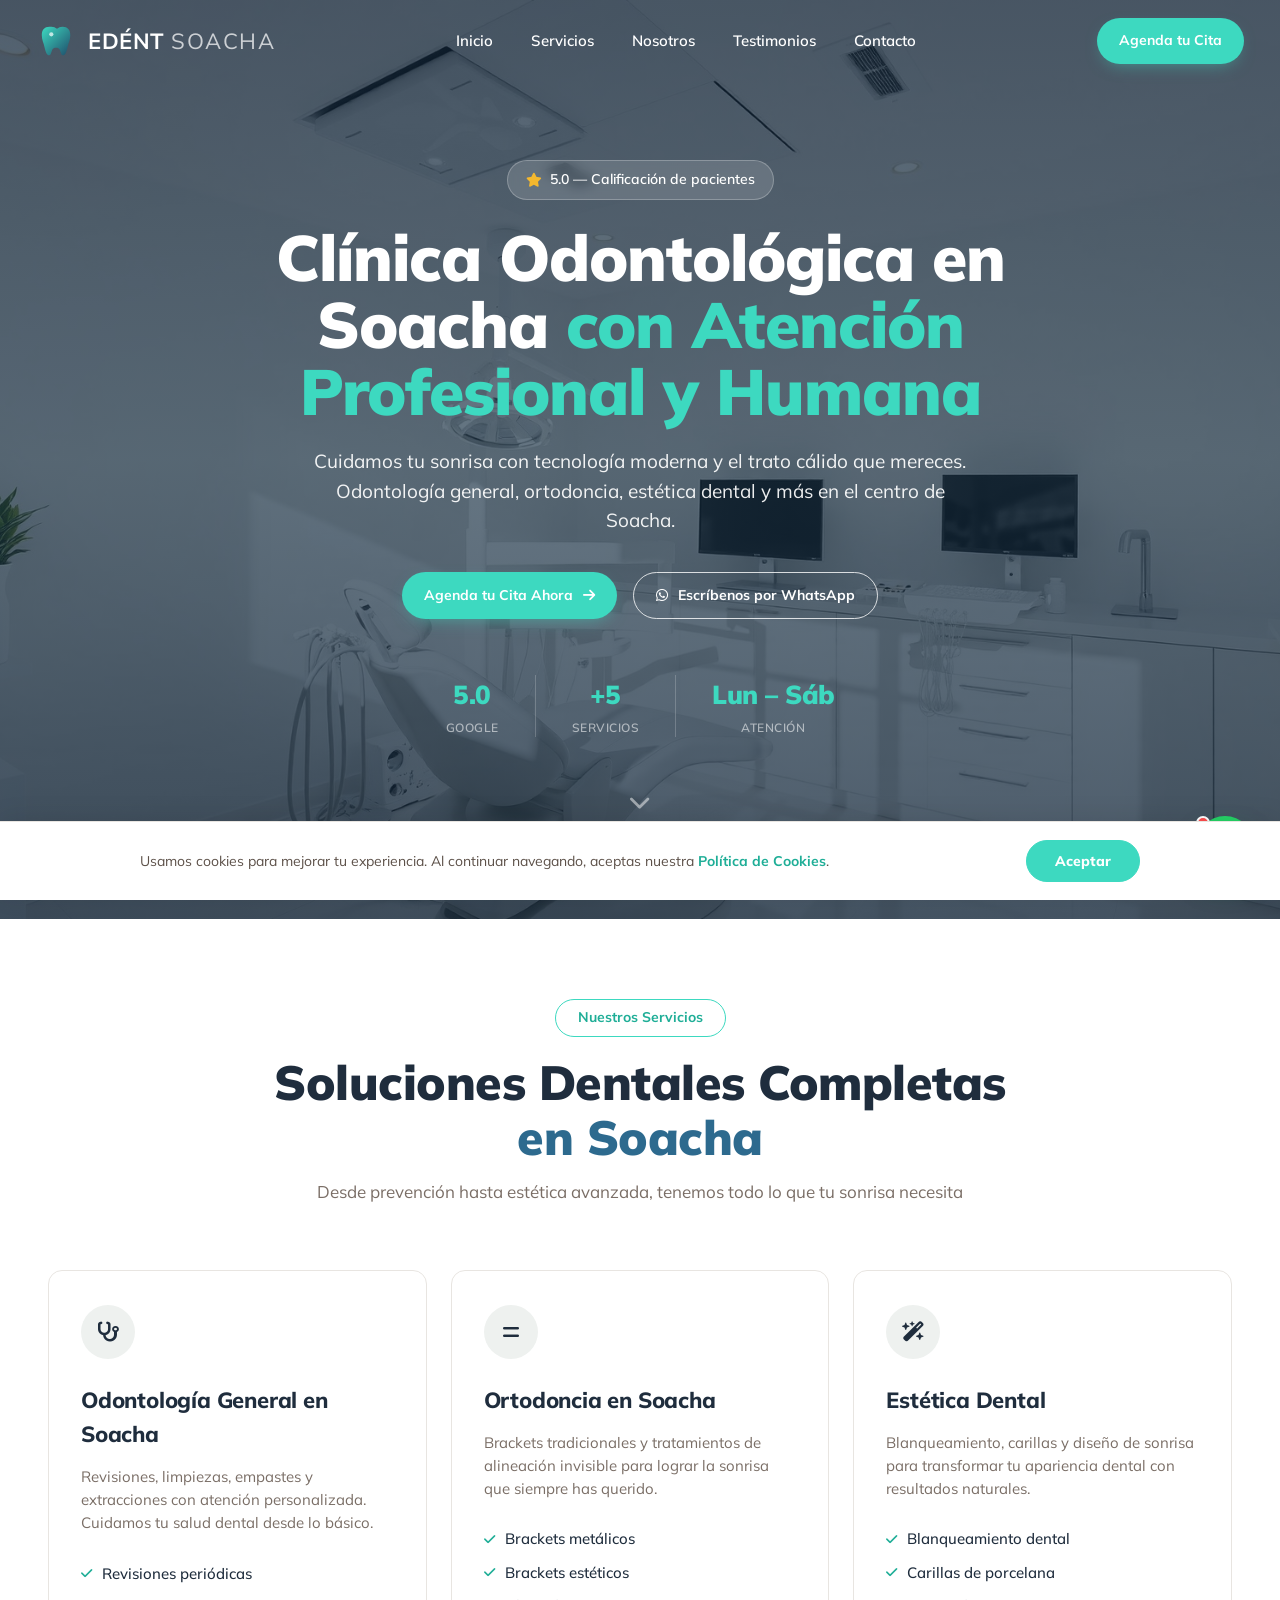
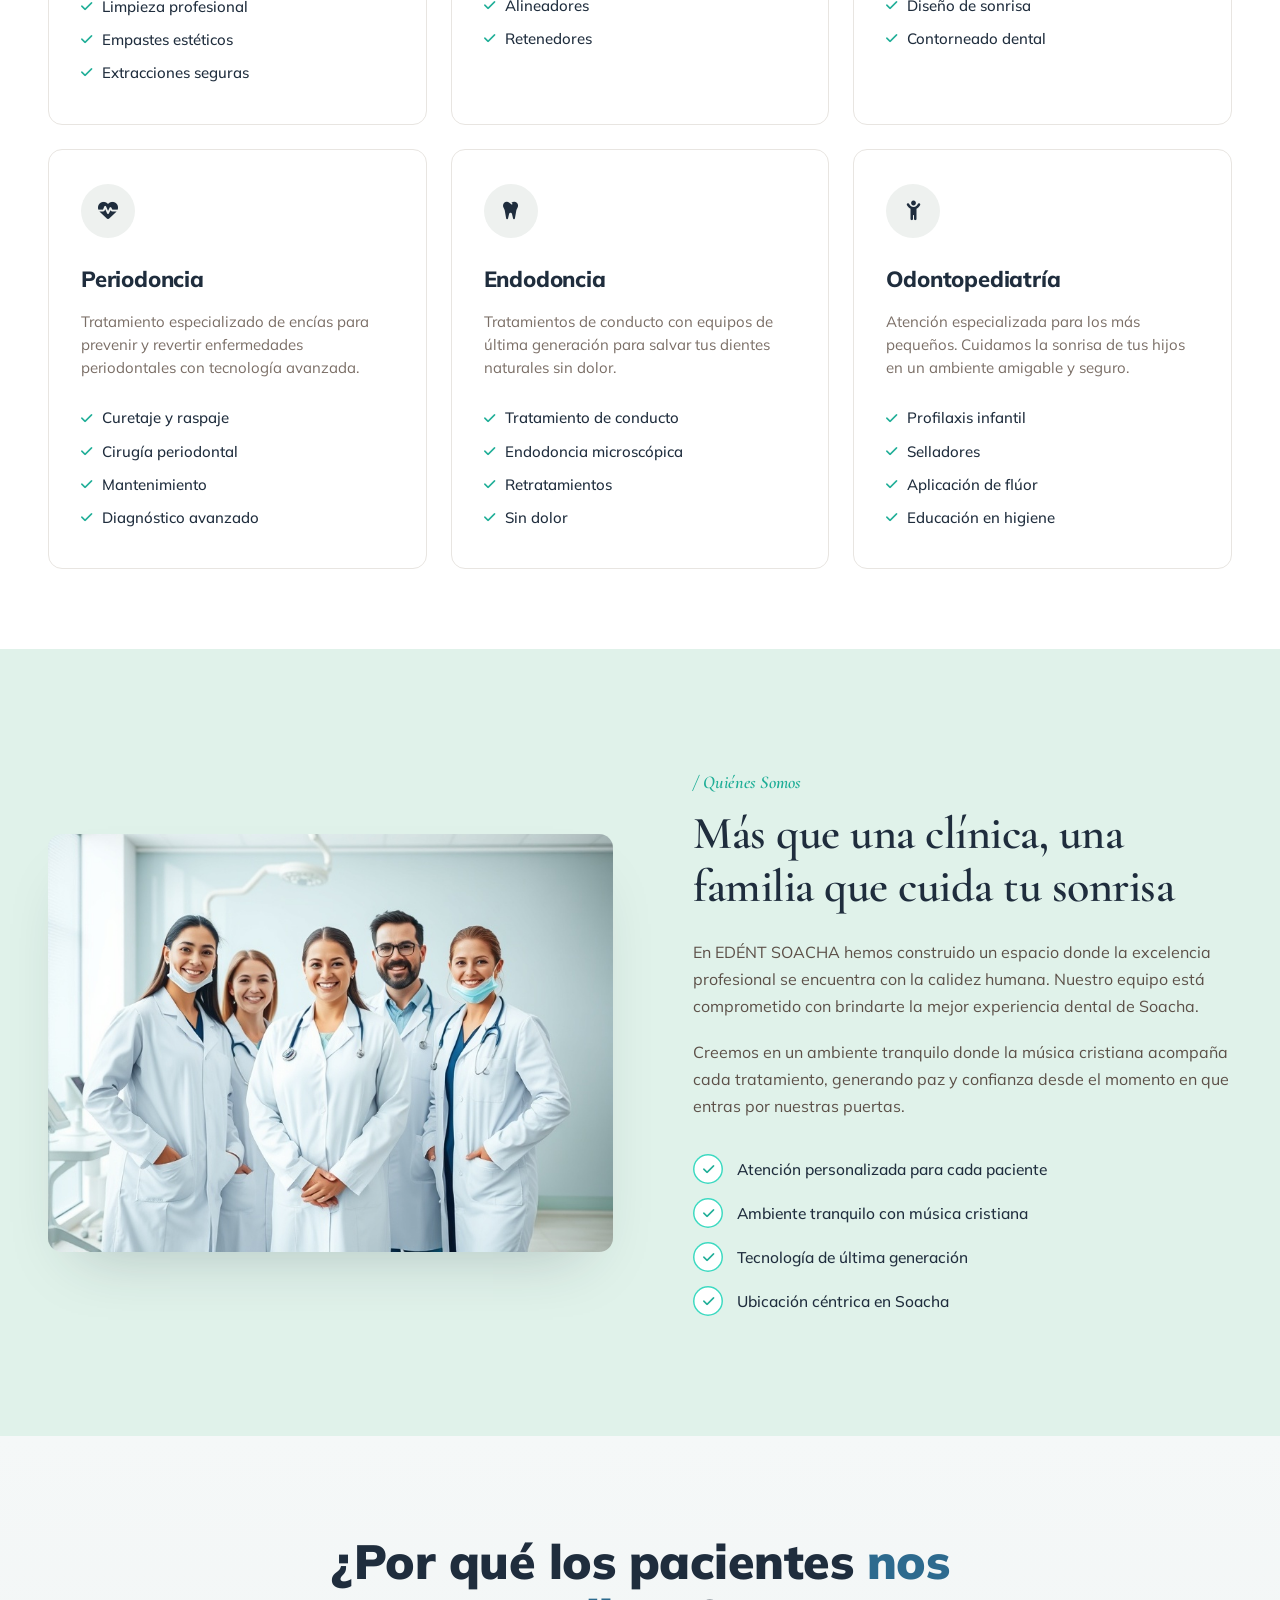
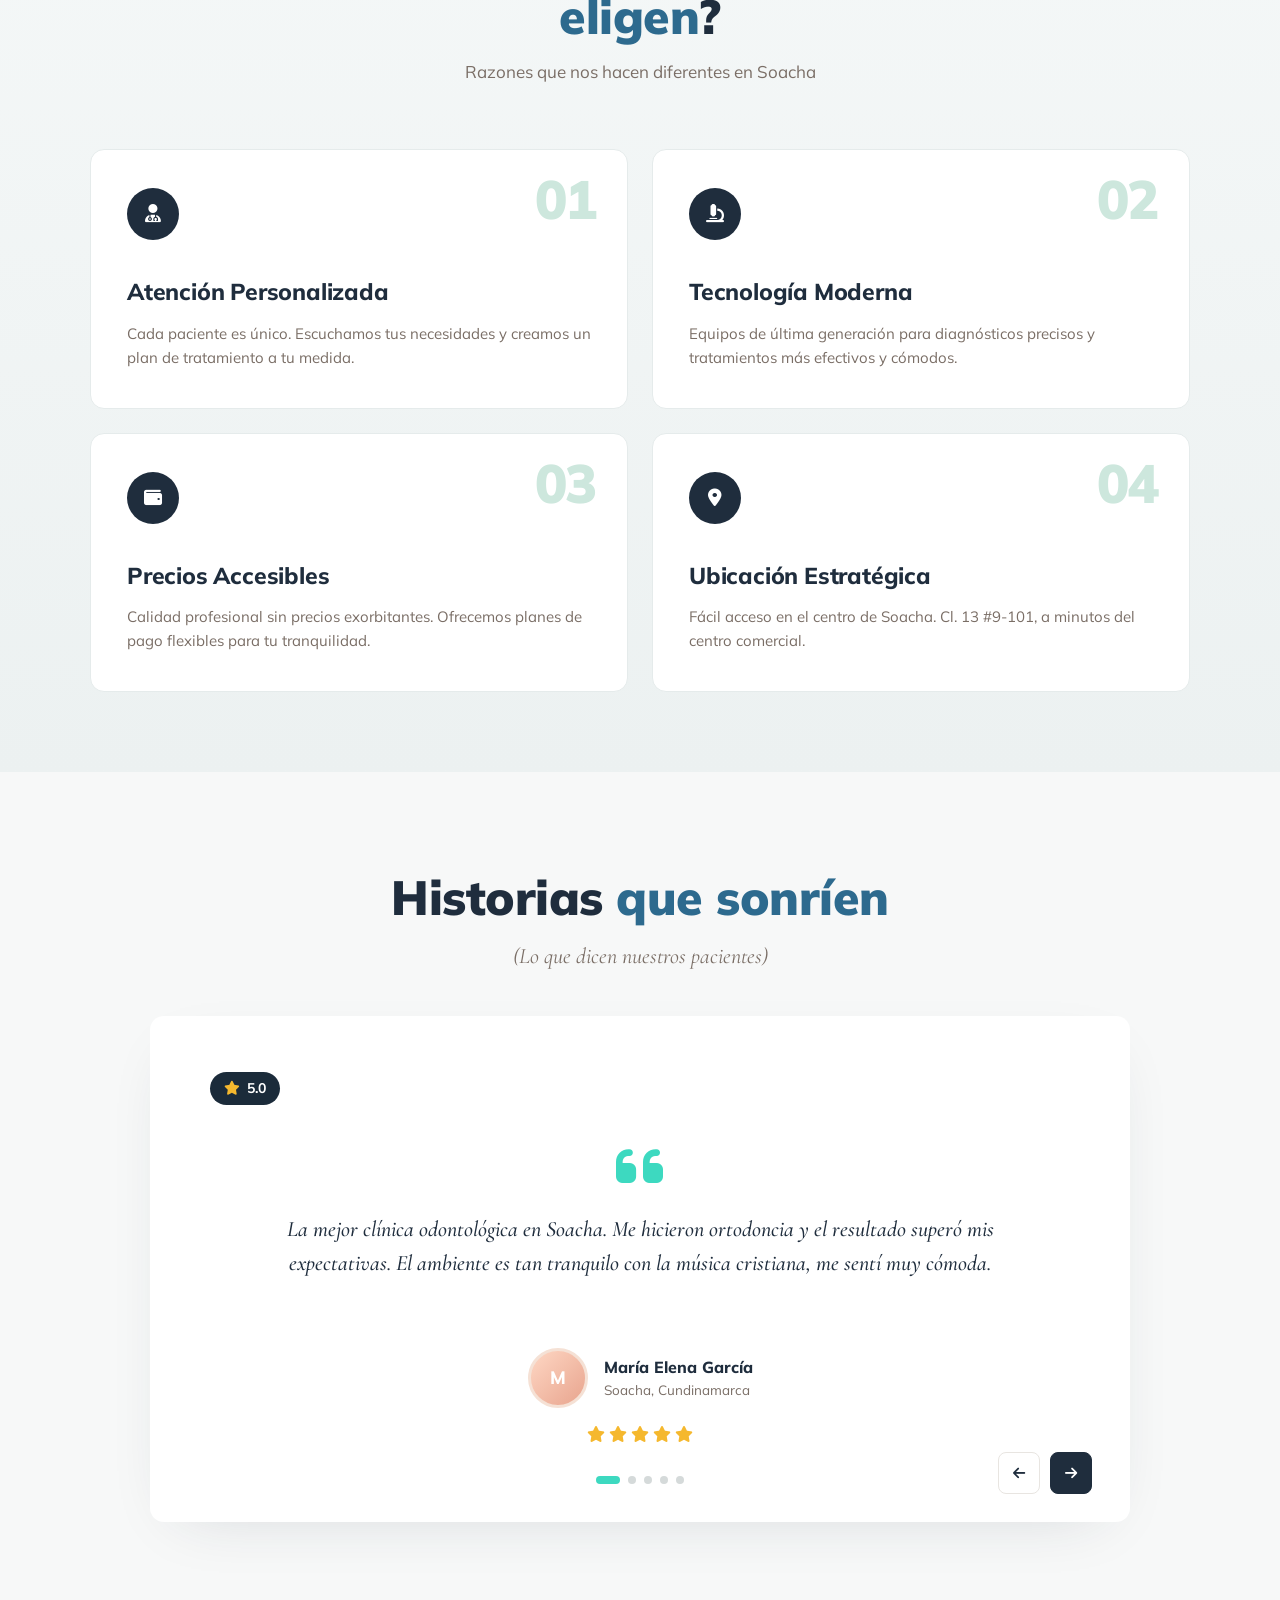
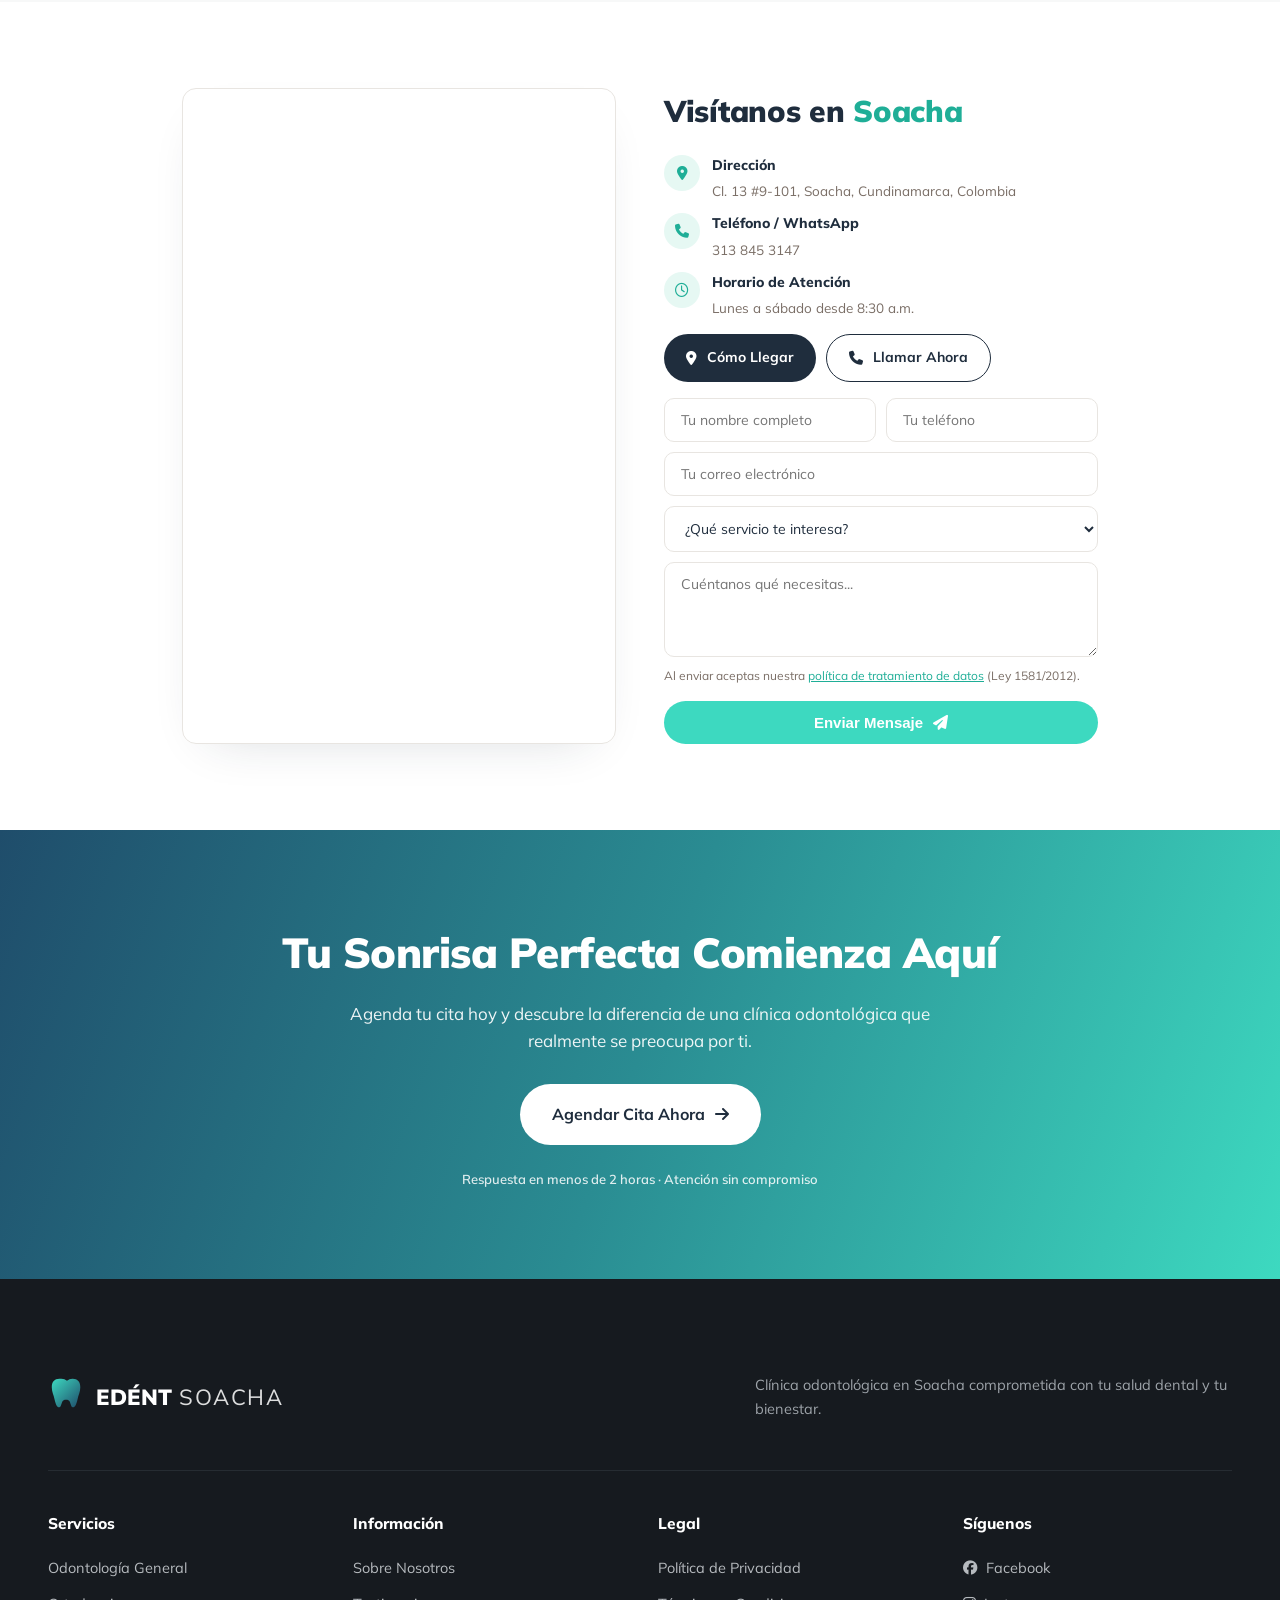
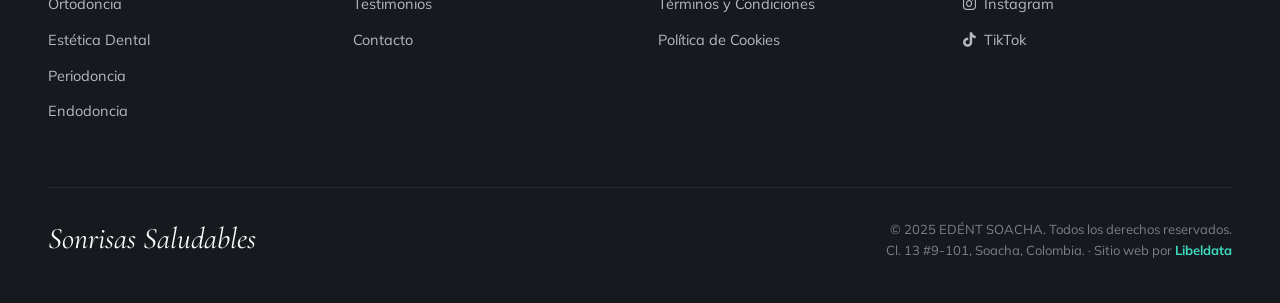
==== commit 3fa3f073: "fix: actualizar URLs de Open Graph y canonical al dominio real de Netlify" ====
--- a/index.html
+++ b/index.html
@@ -10,14 +10,14 @@
 <meta name="keywords" content="clínica odontológica Soacha, dentista Soacha, ortodoncia Soacha, estética dental Soacha, odontología Cundinamarca, Edént Soacha"/>
 <meta name="author" content="Edént Soacha"/>
 <meta name="robots" content="index, follow"/>
-<link rel="canonical" href="https://edentsoacha.netlify.app/"/>
+<link rel="canonical" href="https://demo-clinik.netlify.app/"/>
 
 <!-- ═══ OPEN GRAPH (WhatsApp, Facebook, LinkedIn) ═══ -->
 <meta property="og:type" content="website"/>
-<meta property="og:url" content="https://edentsoacha.netlify.app/"/>
+<meta property="og:url" content="https://demo-clinik.netlify.app/"/>
 <meta property="og:title" content="Edént Soacha — Clínica Odontológica en Soacha"/>
 <meta property="og:description" content="Cuidamos tu sonrisa con tecnología moderna y el trato cálido que mereces. Ortodoncia, estética dental, odontología general y más en el centro de Soacha."/>
-<meta property="og:image" content="https://edentsoacha.netlify.app/hero.jpg"/>
+<meta property="og:image" content="https://demo-clinik.netlify.app/hero.jpg"/>
 <meta property="og:image:width" content="1200"/>
 <meta property="og:image:height" content="630"/>
 <meta property="og:locale" content="es_CO"/>
@@ -33,7 +33,7 @@
 <meta name="twitter:card" content="summary_large_image"/>
 <meta name="twitter:title" content="Edént Soacha — Clínica Odontológica en Soacha"/>
 <meta name="twitter:description" content="Cuidamos tu sonrisa con tecnología moderna y el trato cálido que mereces."/>
-<meta name="twitter:image" content="https://edentsoacha.netlify.app/hero.jpg"/>
+<meta name="twitter:image" content="https://demo-clinik.netlify.app/hero.jpg"/>
 
 <!-- ═══ GEO (SEO local) ═══ -->
 <meta name="geo.region" content="CO-CUN"/>
--- a/css/main.css
+++ b/css/main.css
@@ -556,3 +556,21 @@
     .ft-script{font-size:22px}
     .ft-cr{font-size:12px}
   }
+
+/* ═══ Cookie Banner & Libeldata ═══ */
+@keyframes pulse-libeldata{
+  0%,100%{opacity:1;}
+  50%{opacity:.45;}
+}
+.libeldata-link{
+  animation:pulse-libeldata 3s ease-in-out infinite;
+}
+#cookie-accept{
+  flex-shrink:0;background:#3DD9C0;color:#fff;
+  border:1.5px solid #3DD9C0;cursor:pointer;
+  padding:11px 28px;border-radius:999px;font-weight:800;font-size:14px;
+  font-family:'Mulish',sans-serif;
+  transition:background .2s, color .2s, border-color .2s, transform .15s;
+  white-space:nowrap;
+}
+#cookie-accept:hover{background:#1F2D3D;color:#fff;border-color:#1F2D3D;transform:translateY(-1px);}
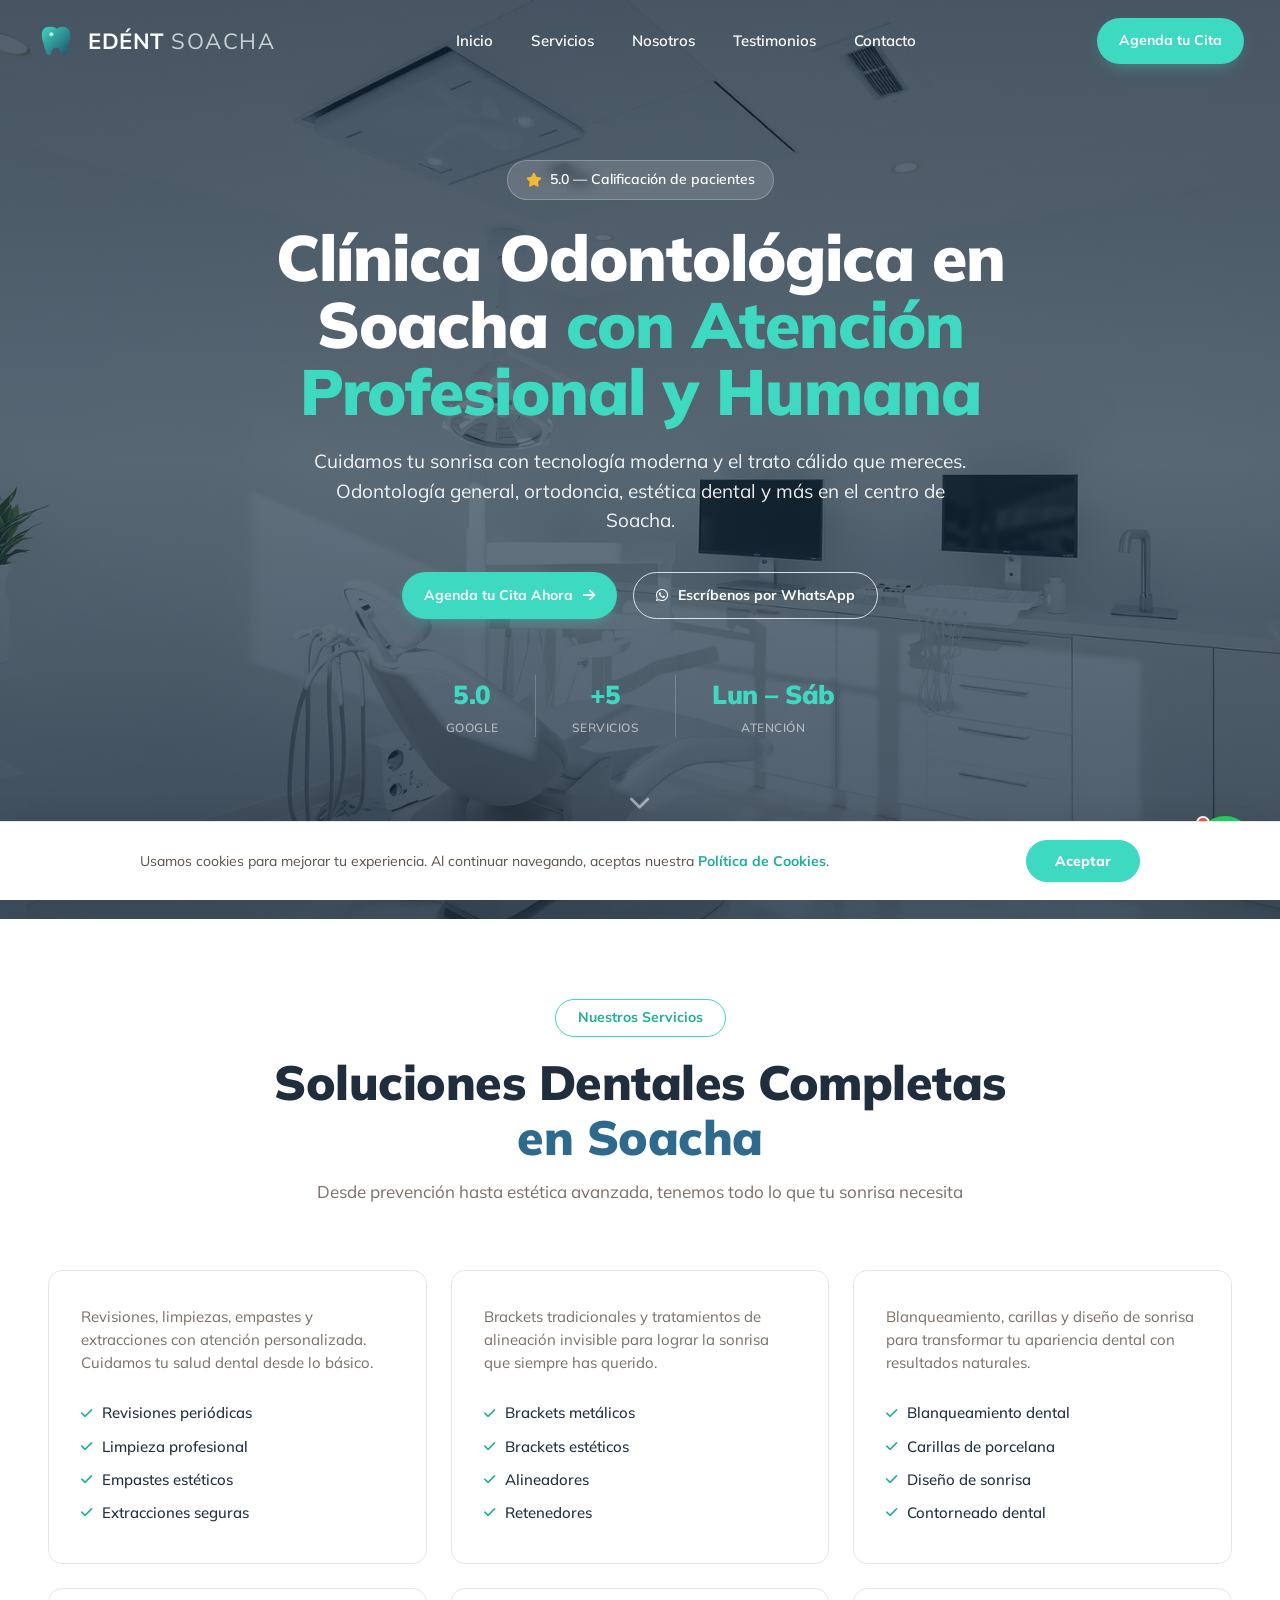
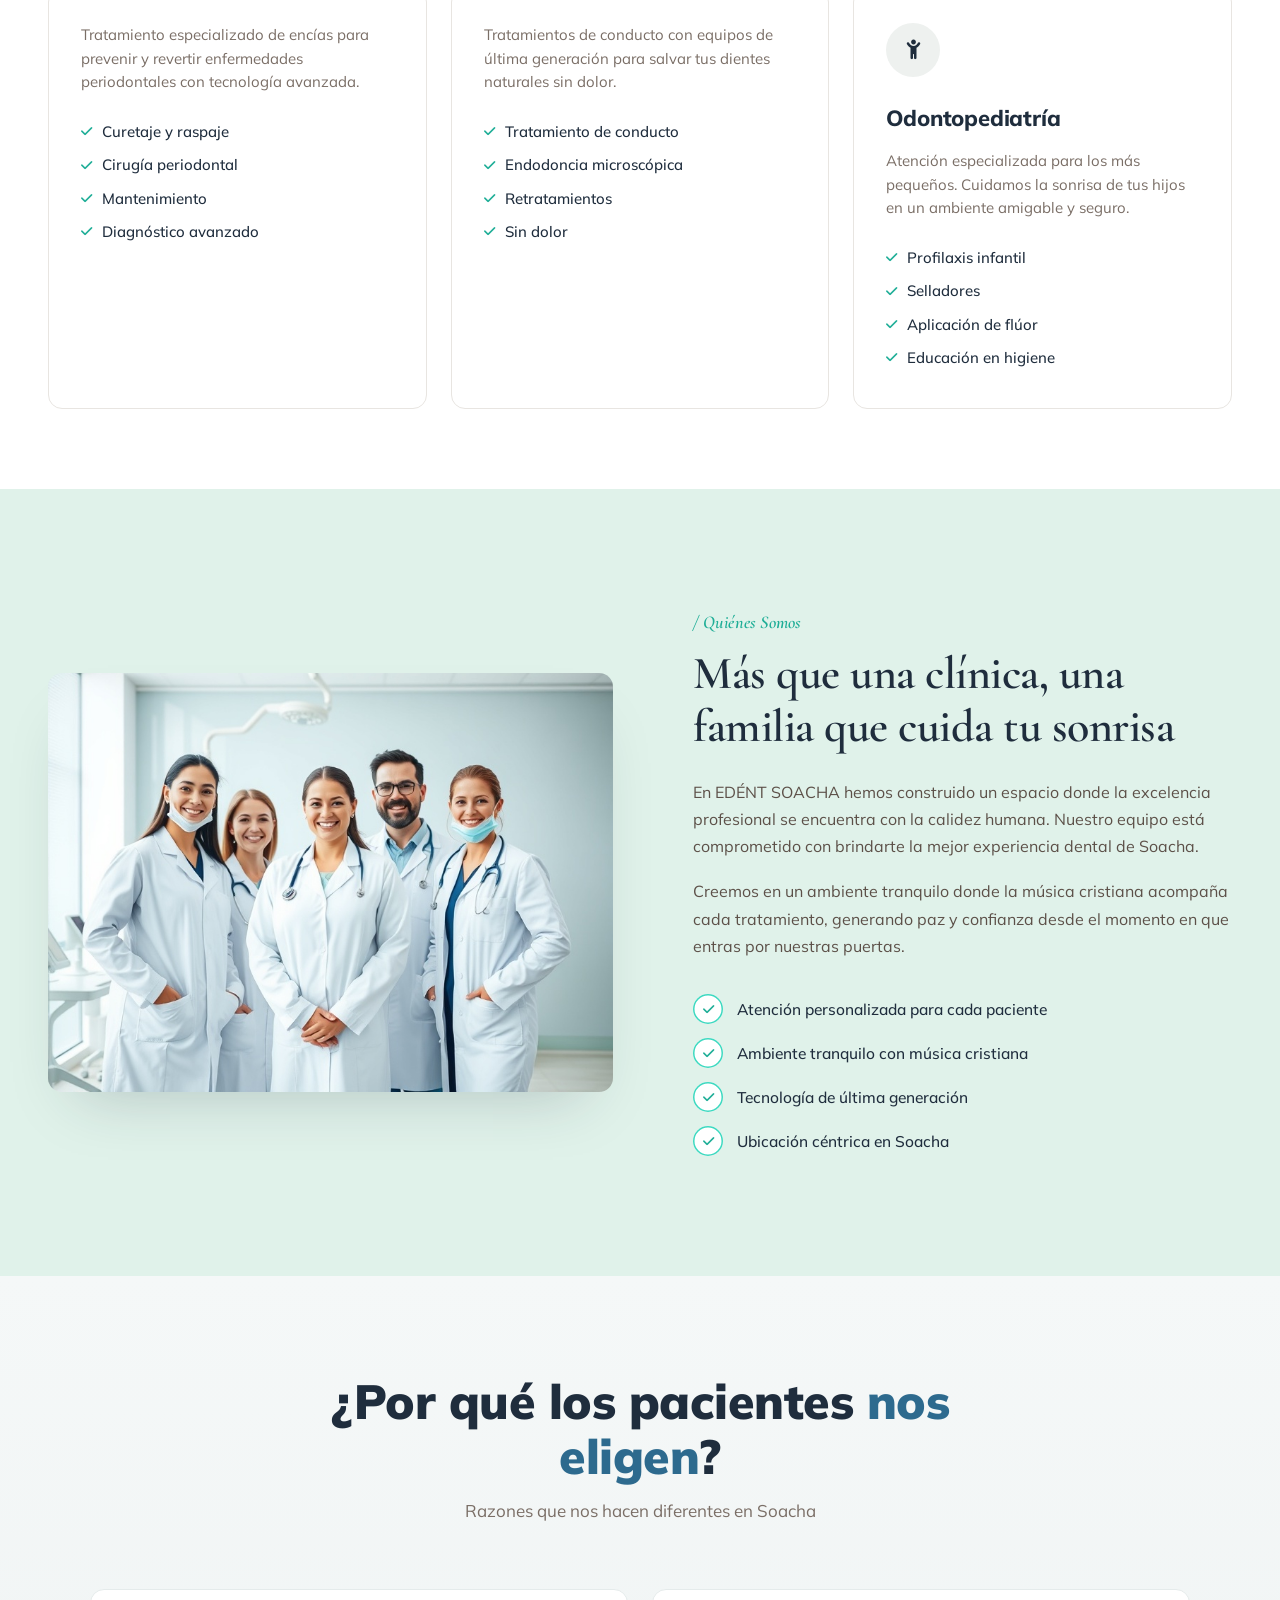
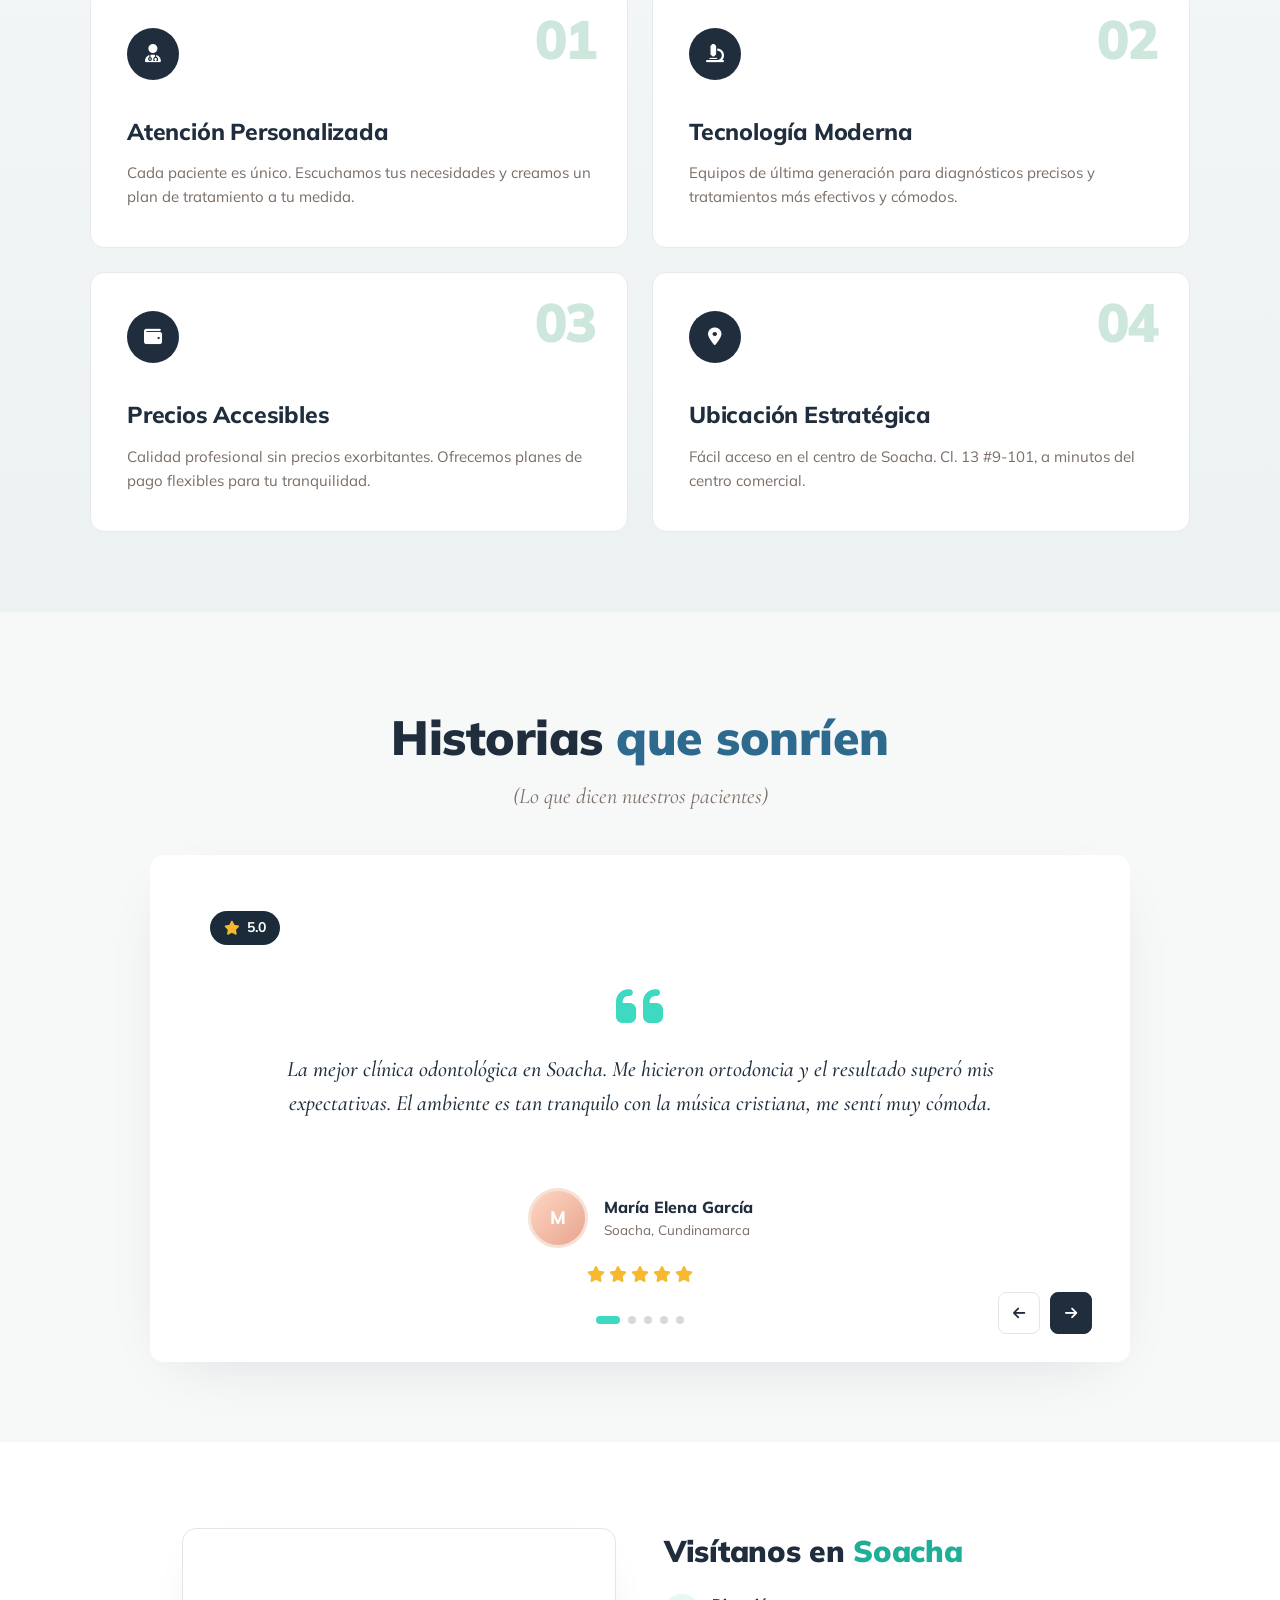
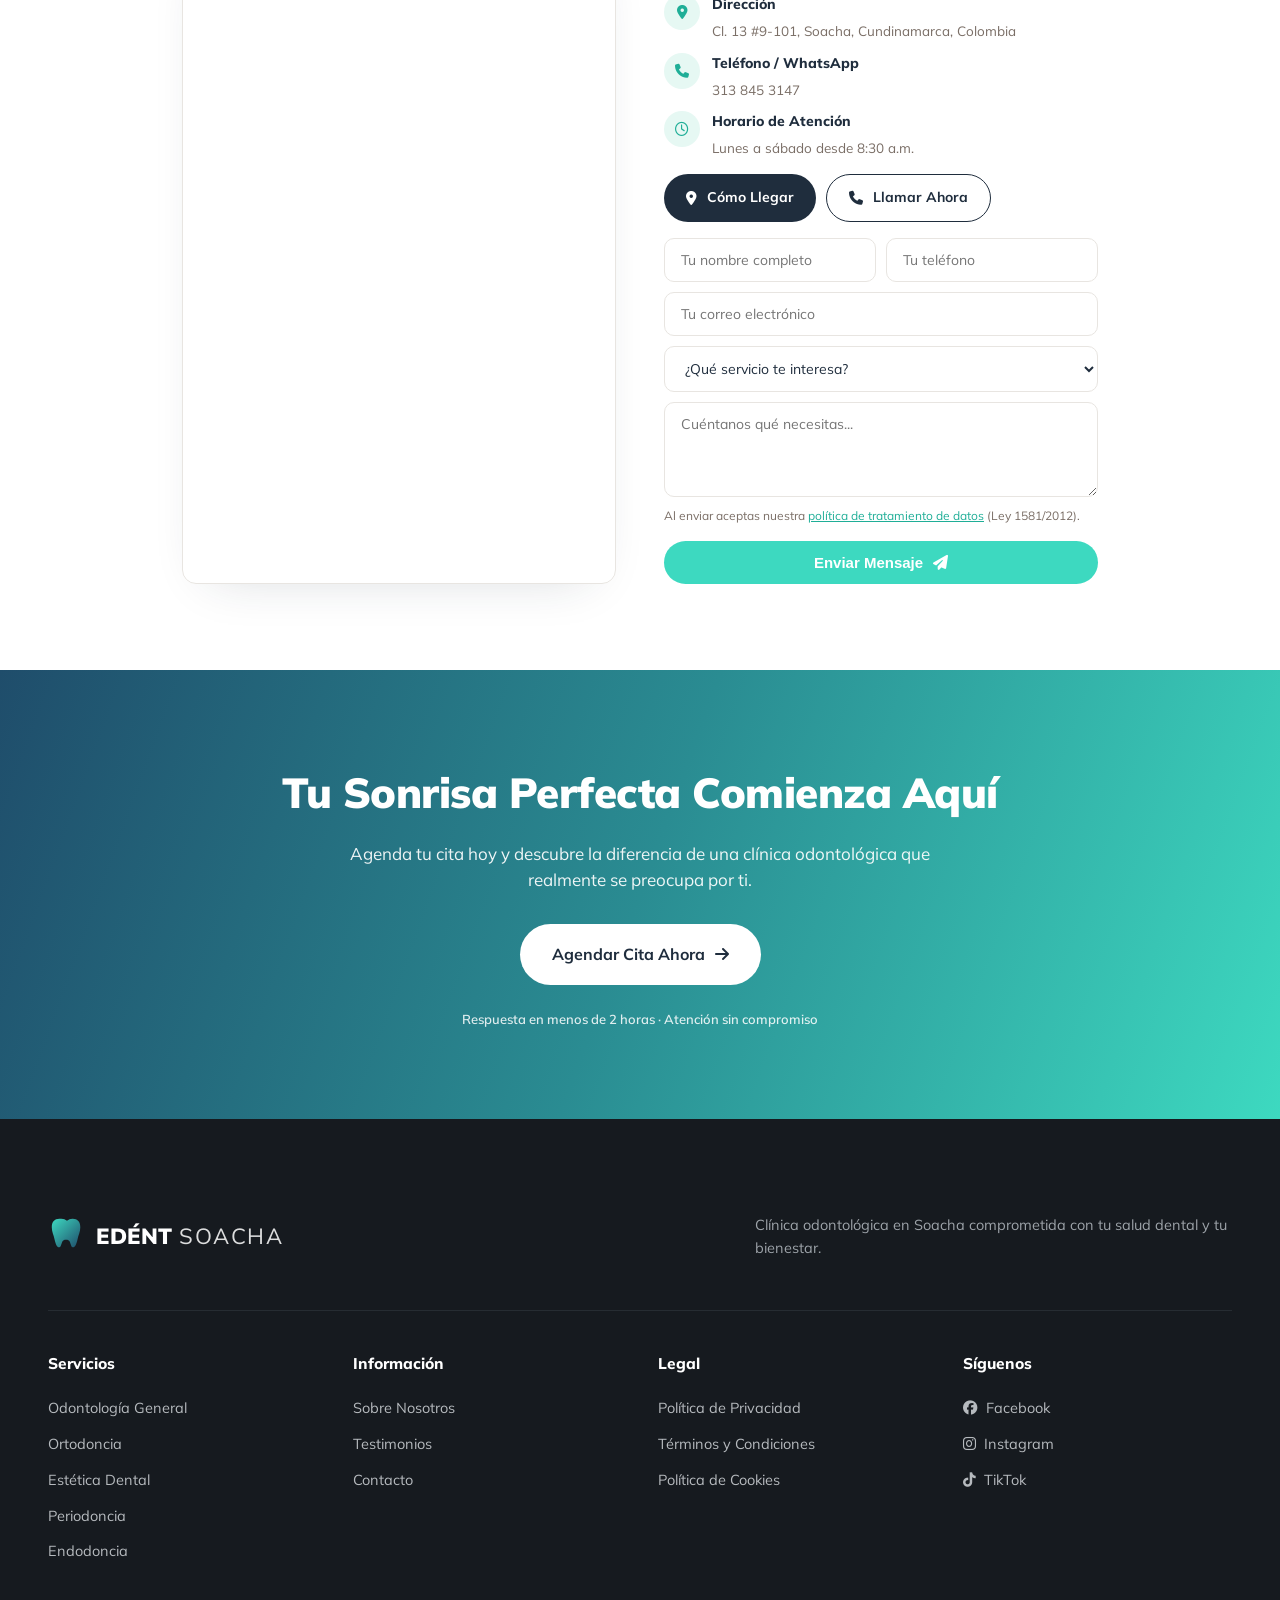
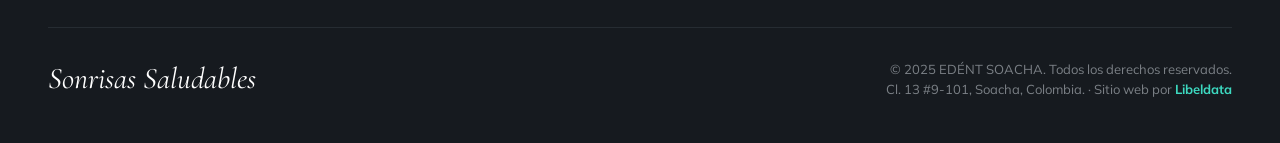
==== commit 296261c4: "fix: corregir overflow horizontal y nav en página política mobile. feat: highlight flash en cards de" ====
--- a/index.html
+++ b/index.html
@@ -141,9 +141,7 @@
     </div>
 
     <div class="services-grid">
-      <div class="service-card reveal reveal-d1">
-        <div class="icon-bubble"><i class="fa-solid fa-stethoscope"></i></div>
-        <h3>Odontología General en Soacha</h3>
+      <div class="service-card reveal reveal-d1" id="svc-general">
         <p>Revisiones, limpiezas, empastes y extracciones con atención personalizada. Cuidamos tu salud dental desde lo básico.</p>
         <ul class="feat-list">
           <li><i class="fa-solid fa-check"></i> Revisiones periódicas</li>
@@ -153,9 +151,7 @@
         </ul>
       </div>
 
-      <div class="service-card reveal reveal-d2">
-        <div class="icon-bubble"><i class="fa-solid fa-equals"></i></div>
-        <h3>Ortodoncia en Soacha</h3>
+      <div class="service-card reveal reveal-d2" id="svc-ortodoncia">
         <p>Brackets tradicionales y tratamientos de alineación invisible para lograr la sonrisa que siempre has querido.</p>
         <ul class="feat-list">
           <li><i class="fa-solid fa-check"></i> Brackets metálicos</li>
@@ -165,9 +161,7 @@
         </ul>
       </div>
 
-      <div class="service-card reveal reveal-d3">
-        <div class="icon-bubble"><i class="fa-solid fa-wand-magic-sparkles"></i></div>
-        <h3>Estética Dental</h3>
+      <div class="service-card reveal reveal-d3" id="svc-estetica">
         <p>Blanqueamiento, carillas y diseño de sonrisa para transformar tu apariencia dental con resultados naturales.</p>
         <ul class="feat-list">
           <li><i class="fa-solid fa-check"></i> Blanqueamiento dental</li>
@@ -177,9 +171,7 @@
         </ul>
       </div>
 
-      <div class="service-card reveal reveal-d1">
-        <div class="icon-bubble"><i class="fa-solid fa-heart-pulse"></i></div>
-        <h3>Periodoncia</h3>
+      <div class="service-card reveal reveal-d1" id="svc-periodoncia">
         <p>Tratamiento especializado de encías para prevenir y revertir enfermedades periodontales con tecnología avanzada.</p>
         <ul class="feat-list">
           <li><i class="fa-solid fa-check"></i> Curetaje y raspaje</li>
@@ -189,9 +181,7 @@
         </ul>
       </div>
 
-      <div class="service-card reveal reveal-d2">
-        <div class="icon-bubble"><i class="fa-solid fa-tooth"></i></div>
-        <h3>Endodoncia</h3>
+      <div class="service-card reveal reveal-d2" id="svc-endodoncia">
         <p>Tratamientos de conducto con equipos de última generación para salvar tus dientes naturales sin dolor.</p>
         <ul class="feat-list">
           <li><i class="fa-solid fa-check"></i> Tratamiento de conducto</li>
@@ -402,11 +392,11 @@
       <div>
         <h4>Servicios</h4>
         <ul>
-          <li><a href="#servicios">Odontología General</a></li>
-          <li><a href="#servicios">Ortodoncia</a></li>
-          <li><a href="#servicios">Estética Dental</a></li>
-          <li><a href="#servicios">Periodoncia</a></li>
-          <li><a href="#servicios">Endodoncia</a></li>
+          <li><a href="#svc-general">Odontología General</a></li>
+          <li><a href="#svc-ortodoncia">Ortodoncia</a></li>
+          <li><a href="#svc-estetica">Estética Dental</a></li>
+          <li><a href="#svc-periodoncia">Periodoncia</a></li>
+          <li><a href="#svc-endodoncia">Endodoncia</a></li>
         </ul>
       </div>
       <div>
--- a/css/main.css
+++ b/css/main.css
@@ -574,3 +574,17 @@
   white-space:nowrap;
 }
 #cookie-accept:hover{background:#1F2D3D;color:#fff;border-color:#1F2D3D;transform:translateY(-1px);}
+
+/* ═══ Service card highlight flash desde footer ═══ */
+@keyframes svcHighlight{
+  0%  { box-shadow:none; outline:2px solid transparent; }
+  20% { box-shadow:0 0 0 4px rgba(61,217,192,.35); outline:2px solid var(--teal); }
+  60% { box-shadow:0 0 0 4px rgba(61,217,192,.2); }
+  80% { box-shadow:0 0 0 4px rgba(61,217,192,.35); outline:2px solid var(--teal); }
+  100%{ box-shadow:none; outline:2px solid transparent; }
+}
+.svc-flash{
+  animation: svcHighlight 2s ease forwards;
+  border-radius:12px;
+}
+[id^="svc-"]{scroll-margin-top:80px;}
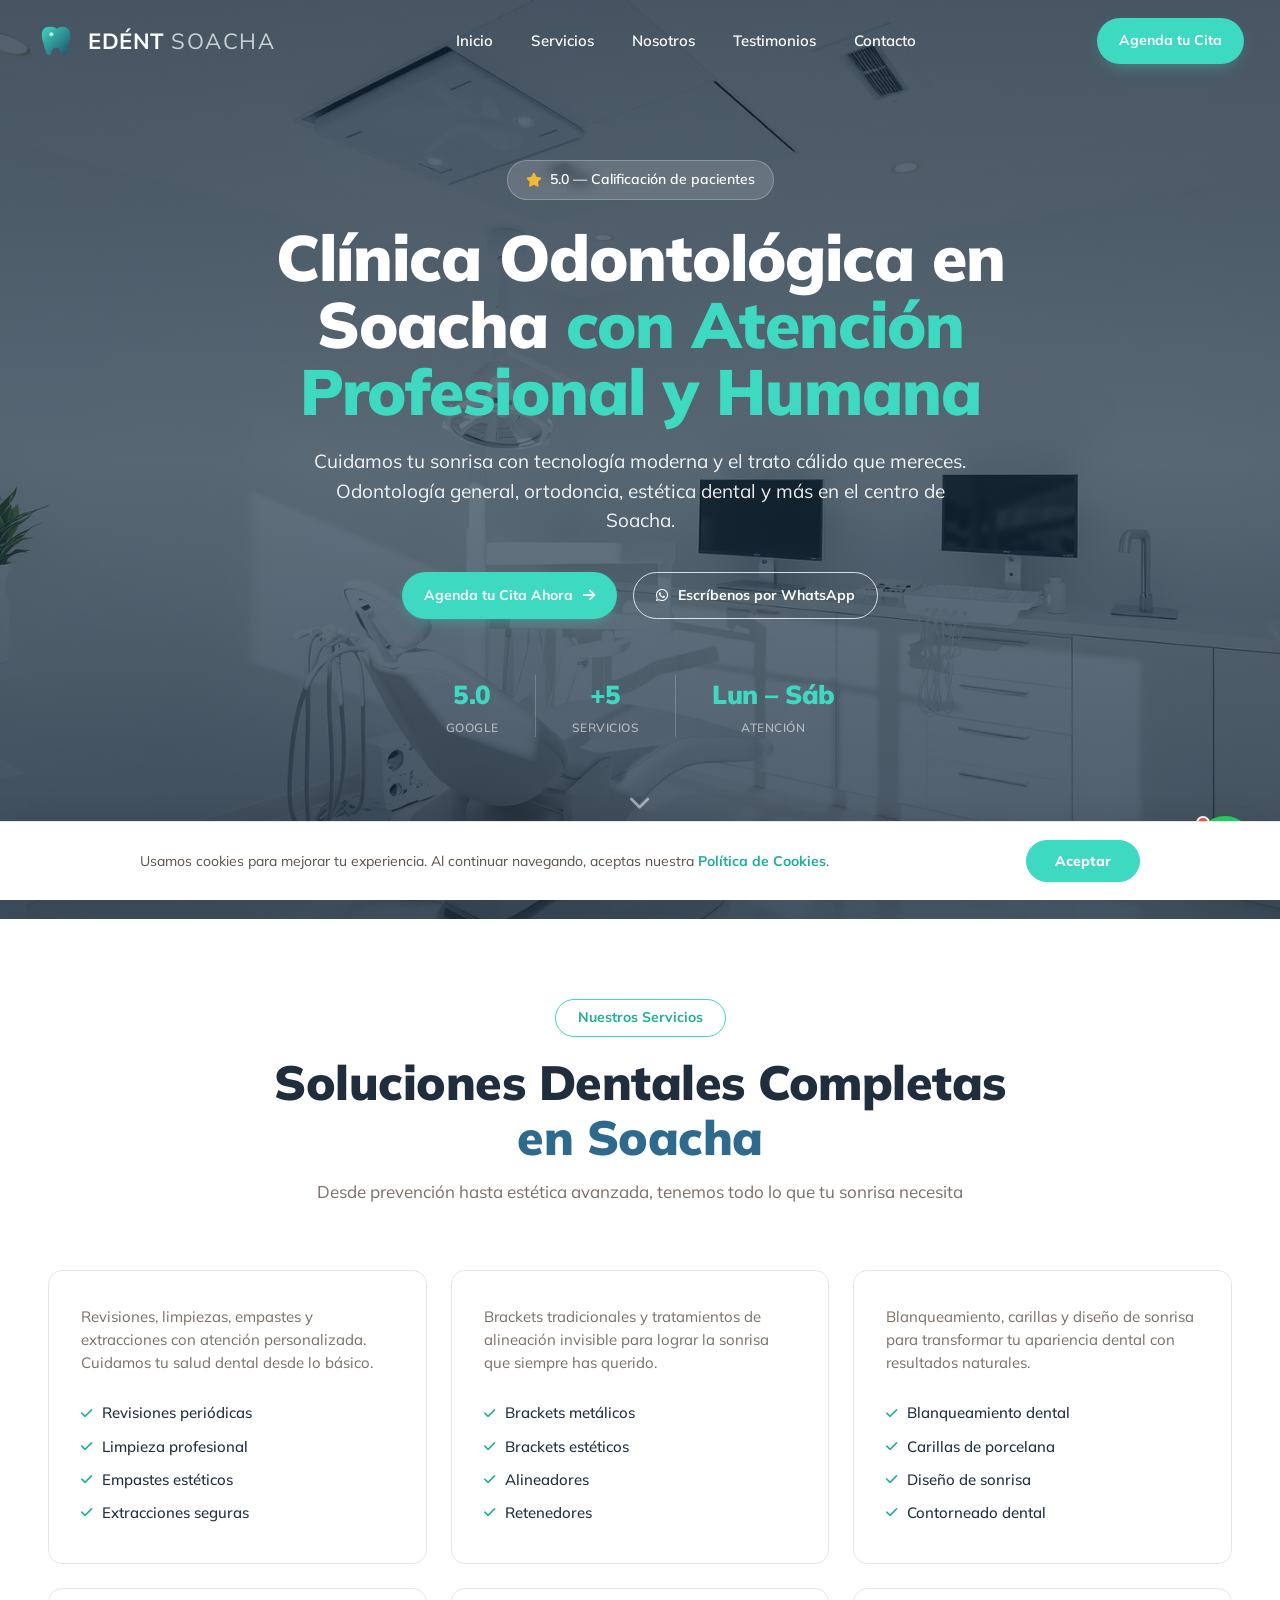
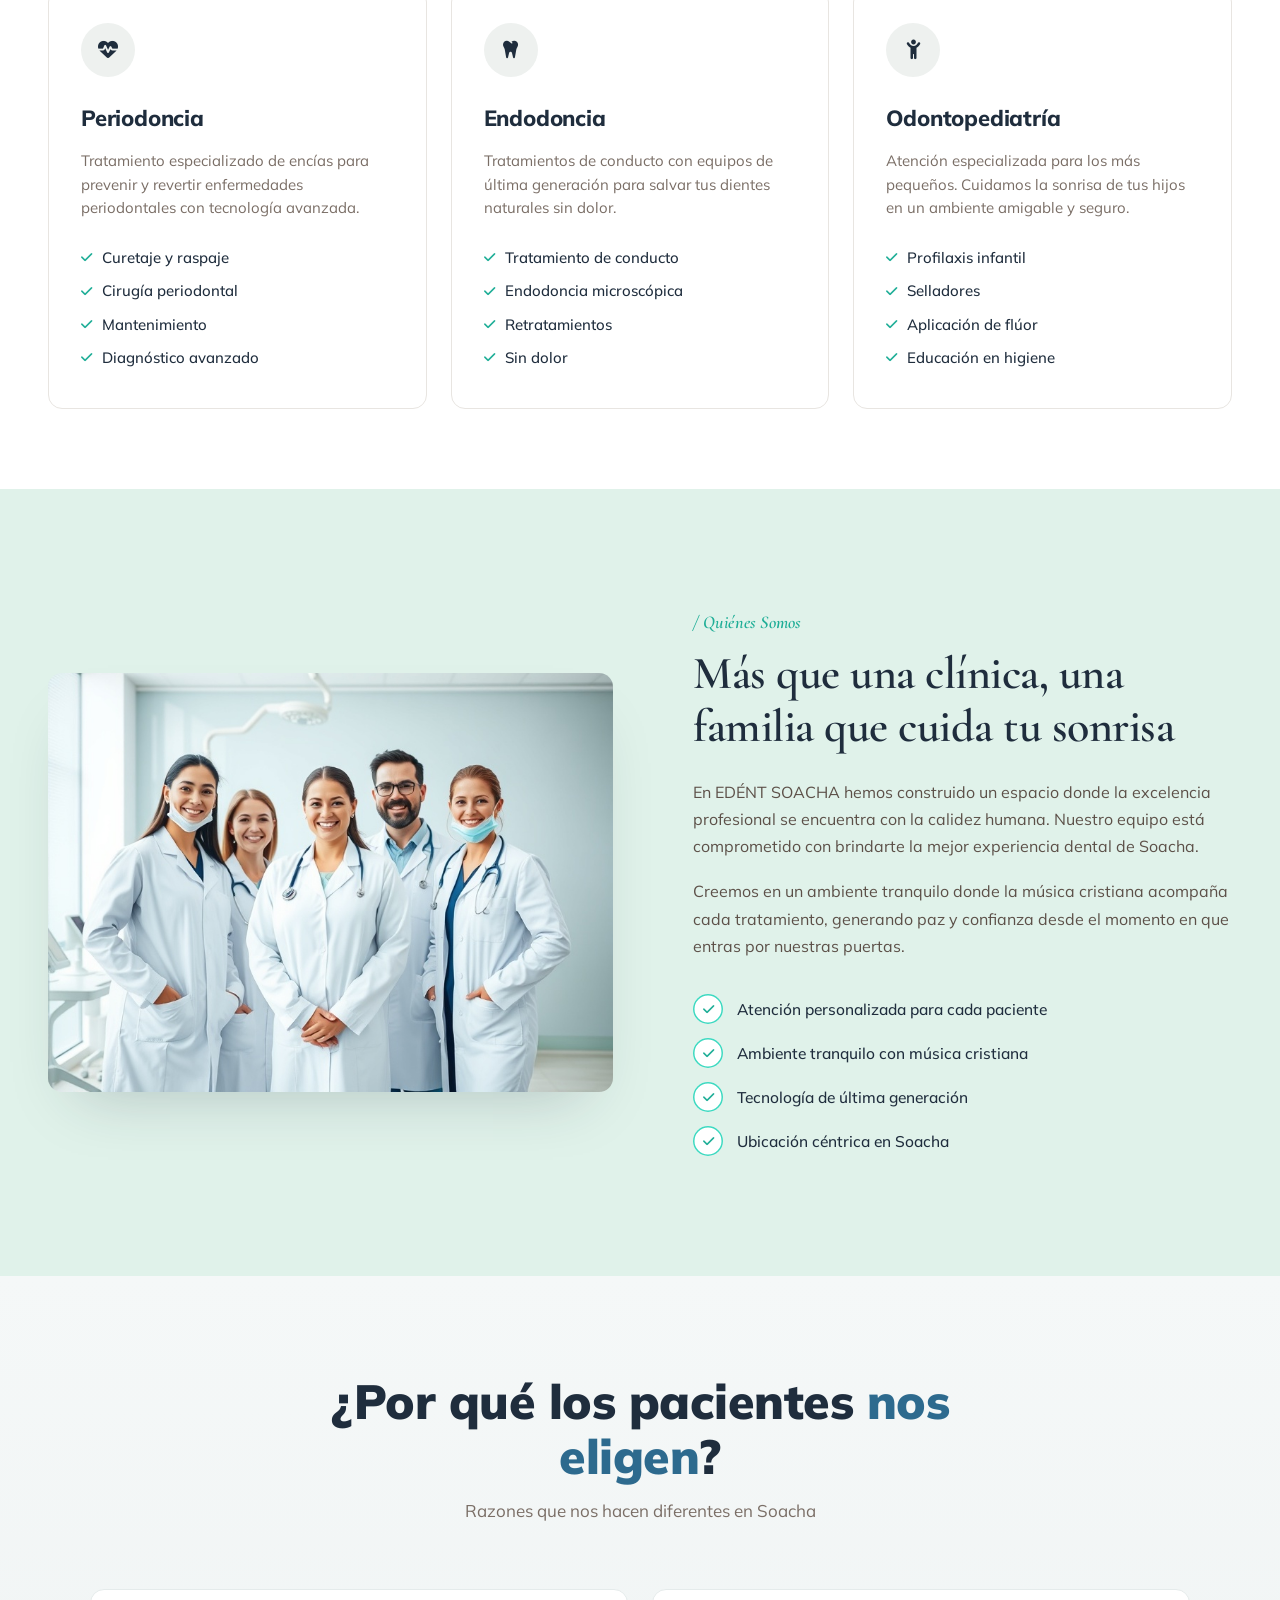
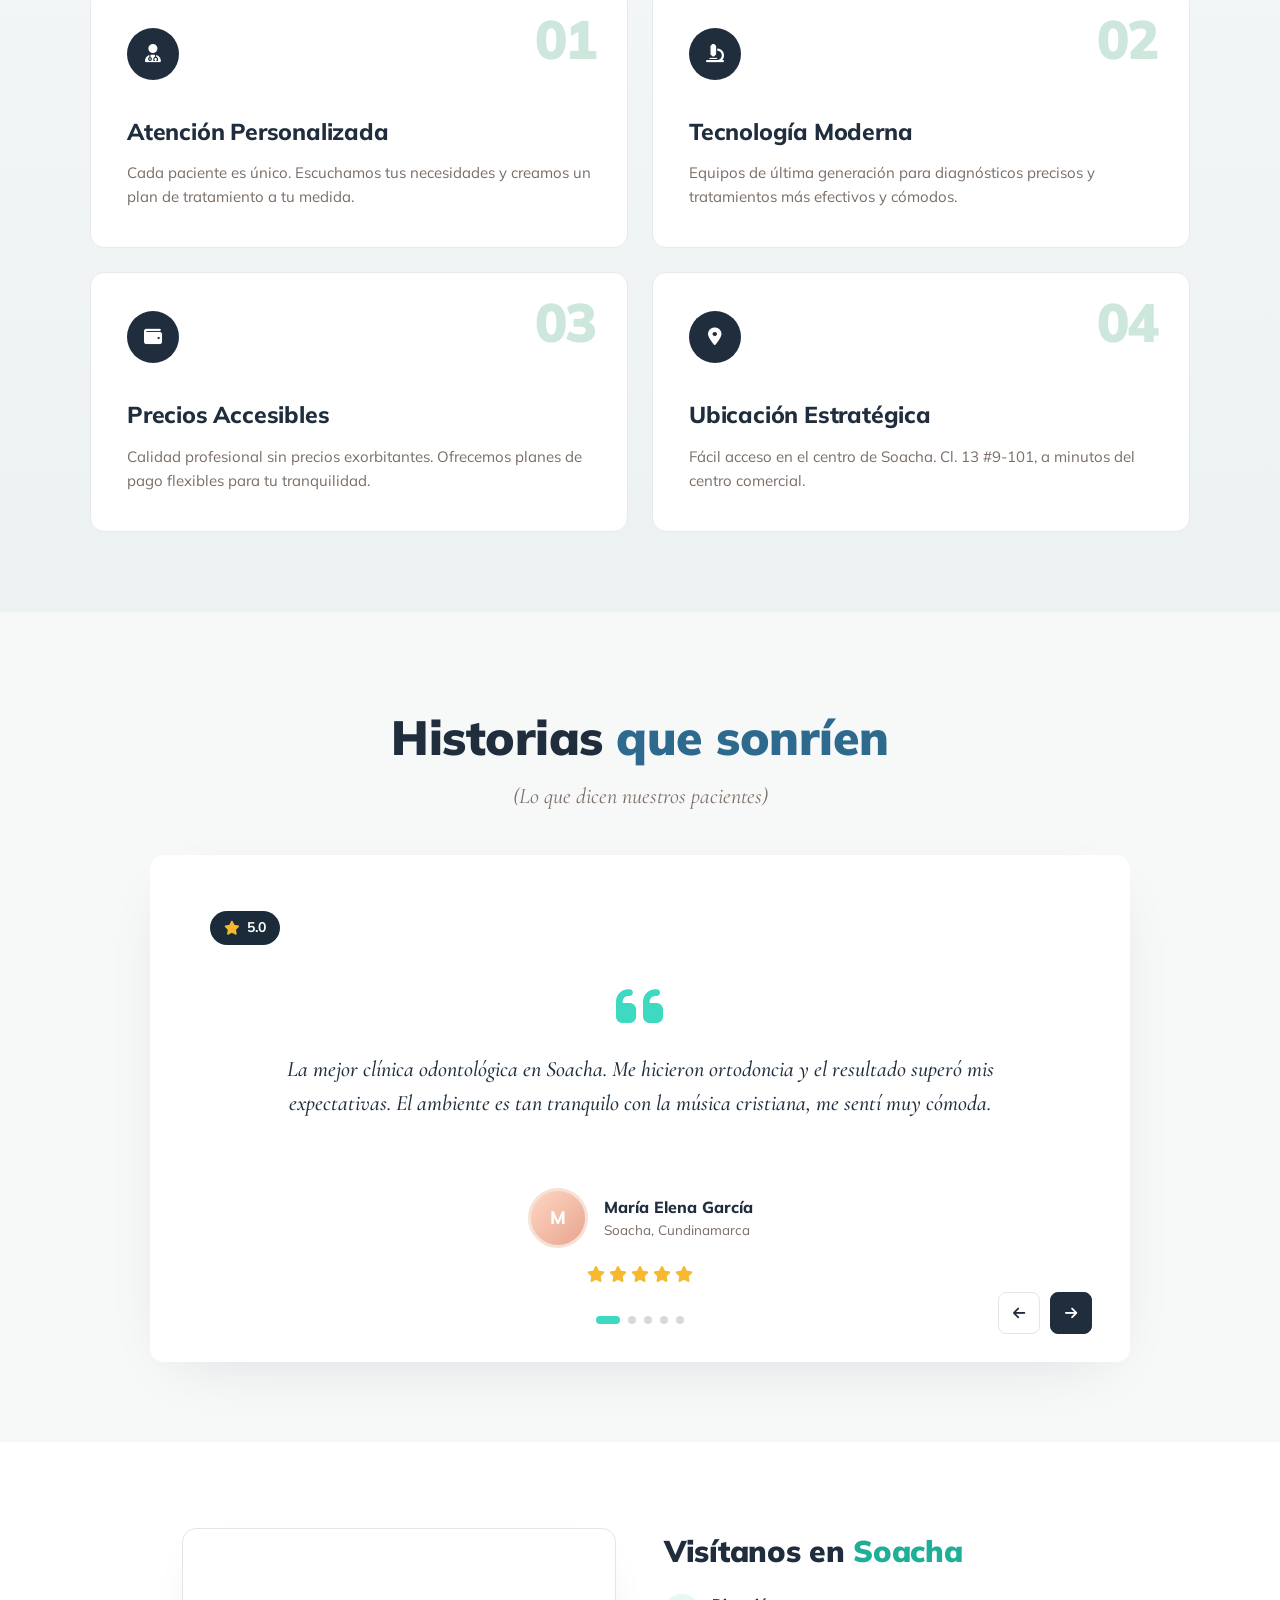
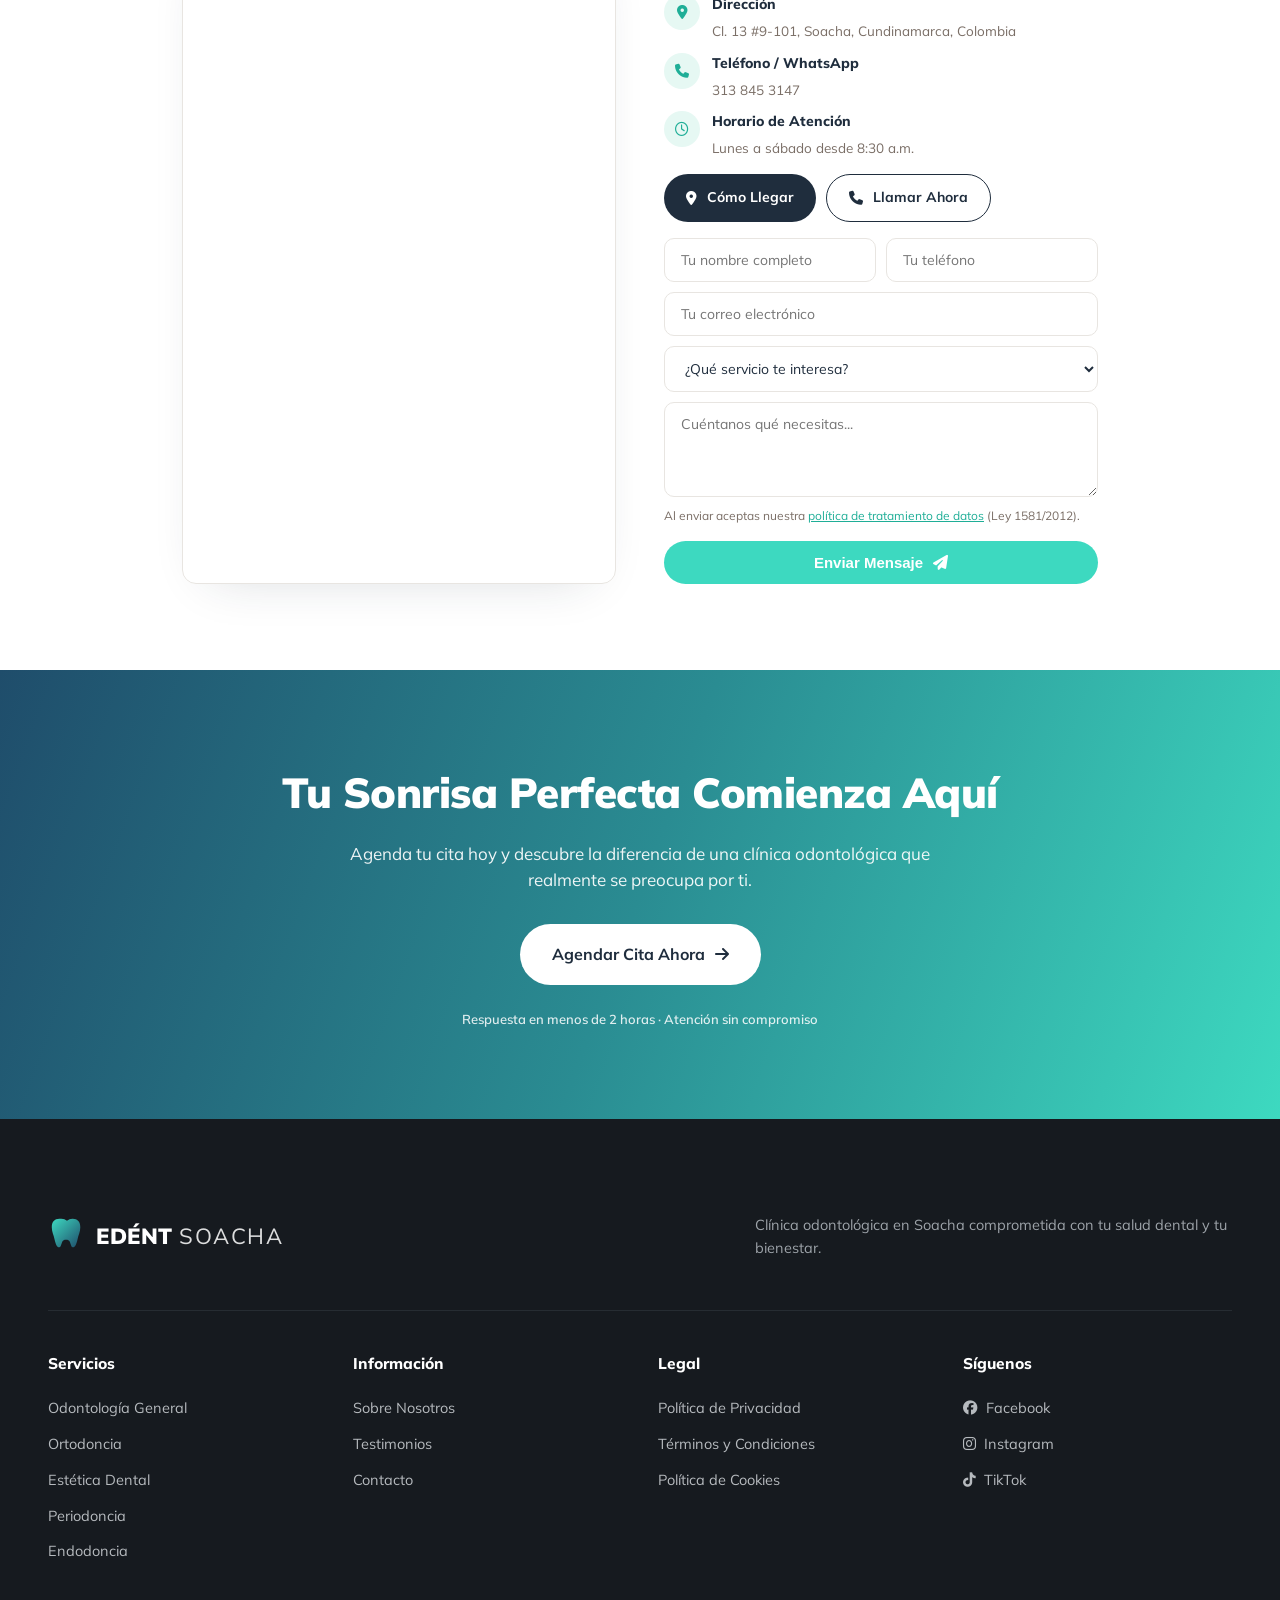
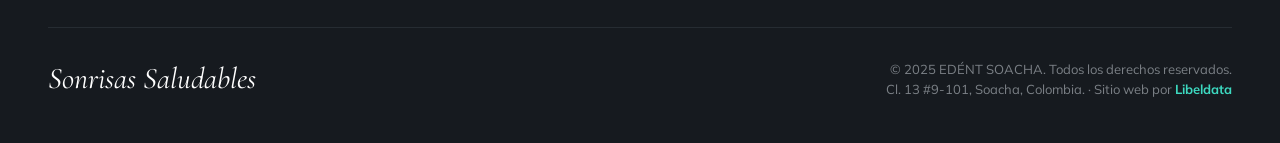
==== commit 8438da27: "fix: restaurar íconos y títulos de cards Periodoncia y Endodoncia. style: flash de fondo completo en" ====
--- a/index.html
+++ b/index.html
@@ -172,6 +172,8 @@
       </div>
 
       <div class="service-card reveal reveal-d1" id="svc-periodoncia">
+        <div class="icon-bubble"><i class="fa-solid fa-heart-pulse"></i></div>
+        <h3>Periodoncia</h3>
         <p>Tratamiento especializado de encías para prevenir y revertir enfermedades periodontales con tecnología avanzada.</p>
         <ul class="feat-list">
           <li><i class="fa-solid fa-check"></i> Curetaje y raspaje</li>
@@ -182,6 +184,8 @@
       </div>
 
       <div class="service-card reveal reveal-d2" id="svc-endodoncia">
+        <div class="icon-bubble"><i class="fa-solid fa-tooth"></i></div>
+        <h3>Endodoncia</h3>
         <p>Tratamientos de conducto con equipos de última generación para salvar tus dientes naturales sin dolor.</p>
         <ul class="feat-list">
           <li><i class="fa-solid fa-check"></i> Tratamiento de conducto</li>
--- a/css/main.css
+++ b/css/main.css
@@ -577,14 +577,13 @@
 
 /* ═══ Service card highlight flash desde footer ═══ */
 @keyframes svcHighlight{
-  0%  { box-shadow:none; outline:2px solid transparent; }
-  20% { box-shadow:0 0 0 4px rgba(61,217,192,.35); outline:2px solid var(--teal); }
-  60% { box-shadow:0 0 0 4px rgba(61,217,192,.2); }
-  80% { box-shadow:0 0 0 4px rgba(61,217,192,.35); outline:2px solid var(--teal); }
-  100%{ box-shadow:none; outline:2px solid transparent; }
+  0%  { background:inherit; }
+  25% { background:rgba(61,217,192,.18); }
+  50% { background:rgba(61,217,192,.08); }
+  75% { background:rgba(61,217,192,.18); }
+  100%{ background:inherit; }
 }
 .svc-flash{
   animation: svcHighlight 2s ease forwards;
-  border-radius:12px;
 }
 [id^="svc-"]{scroll-margin-top:80px;}
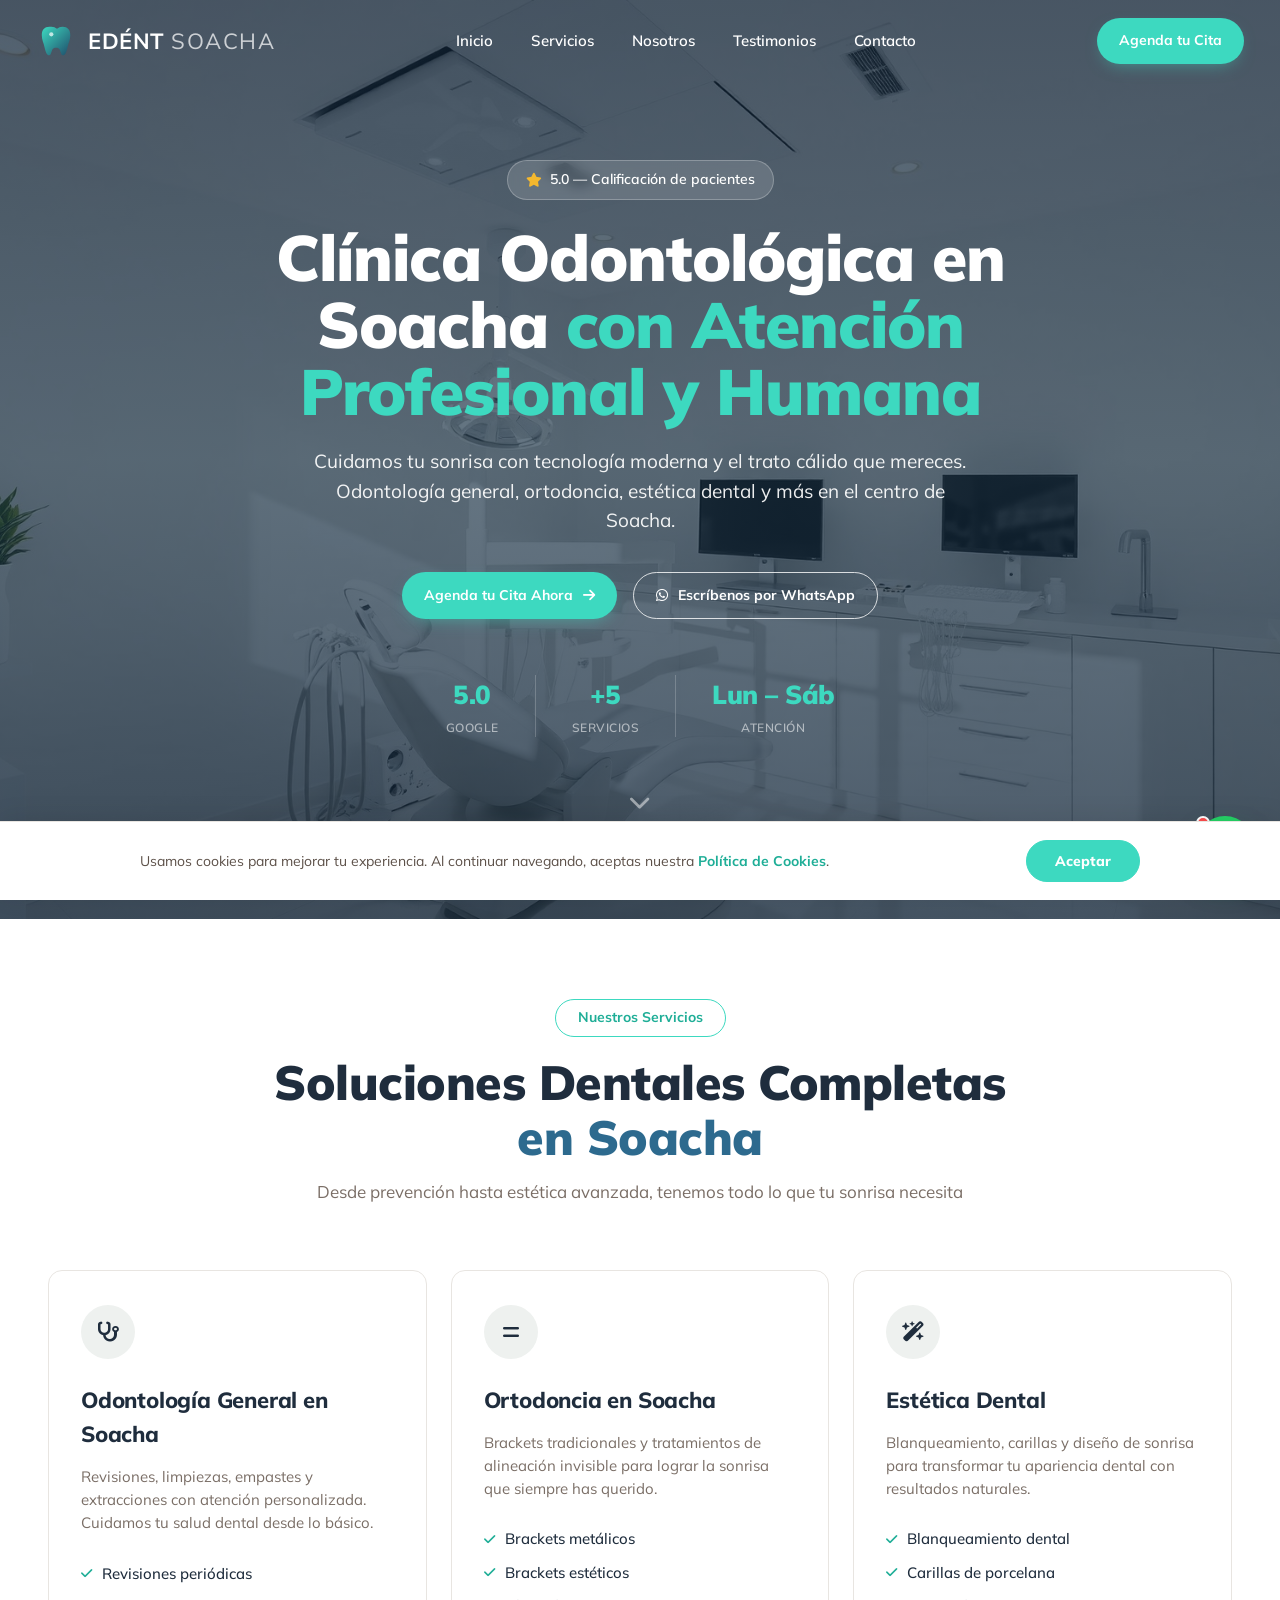
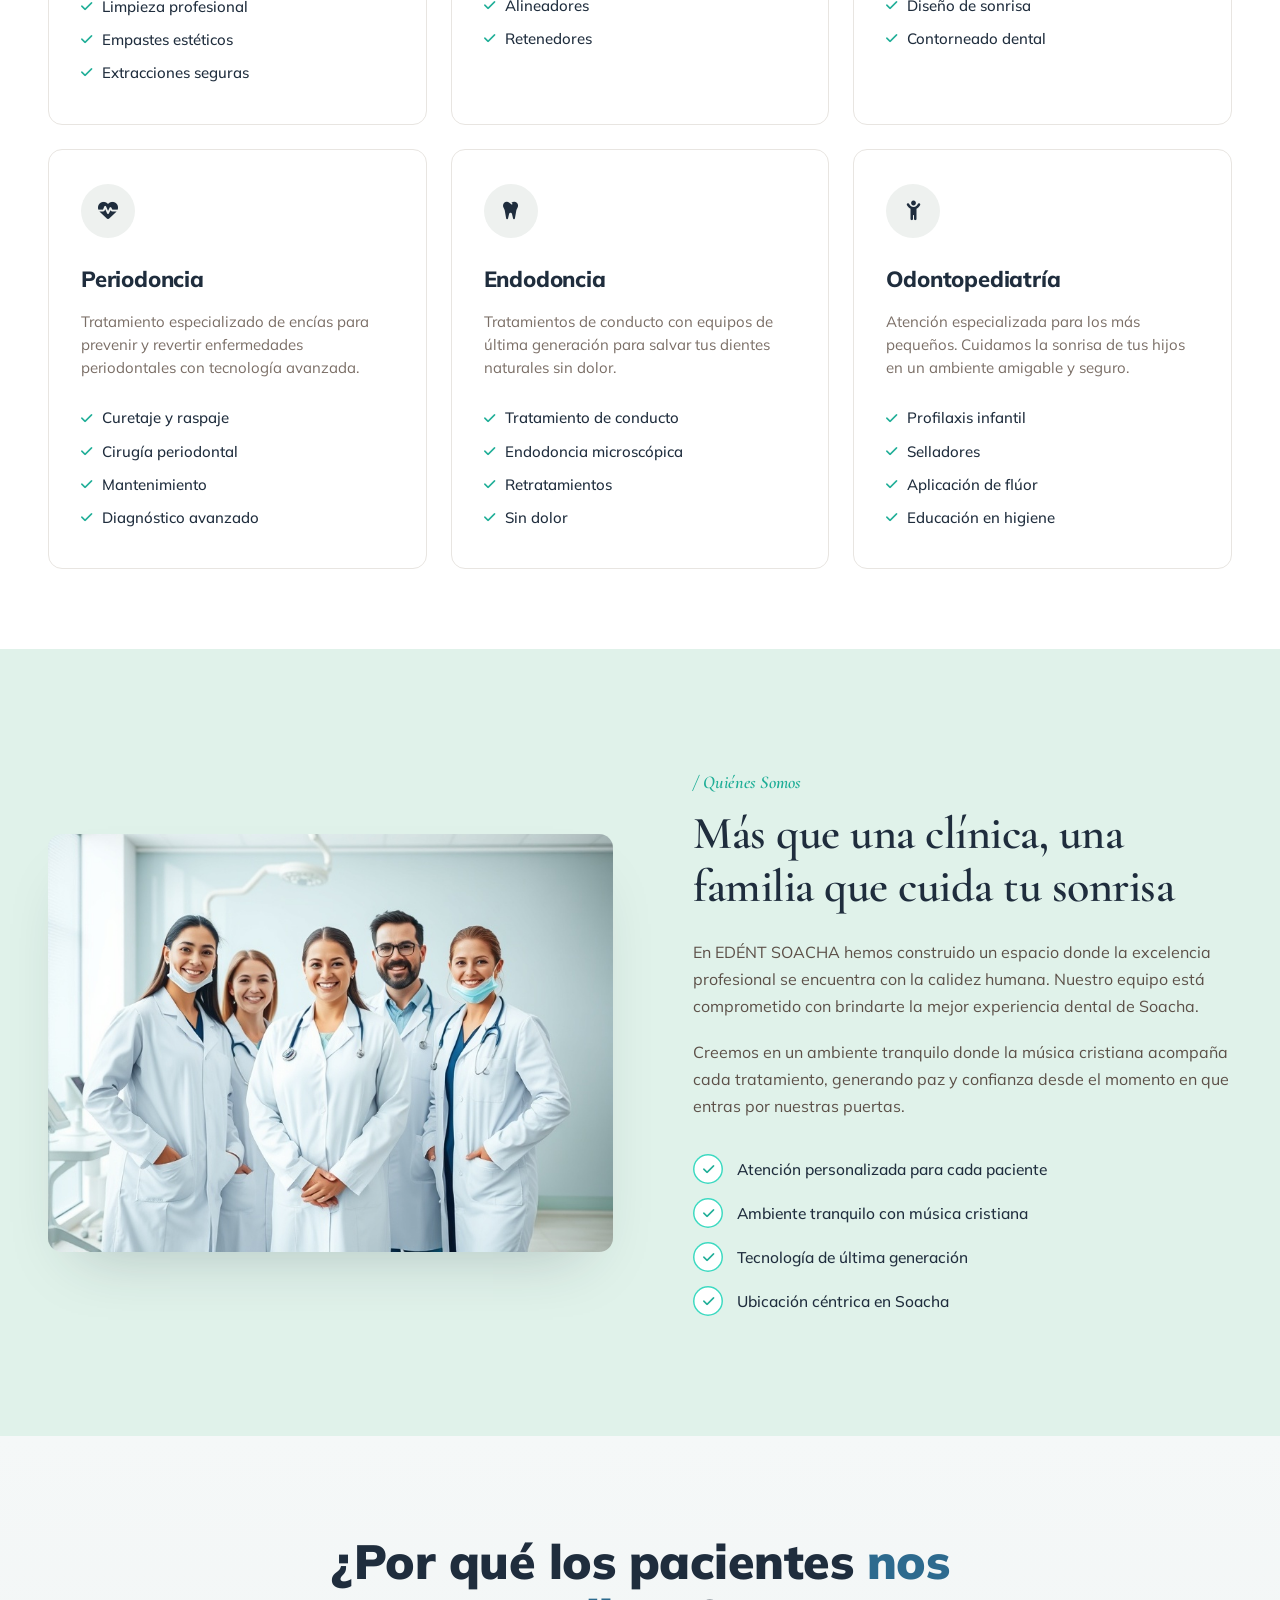
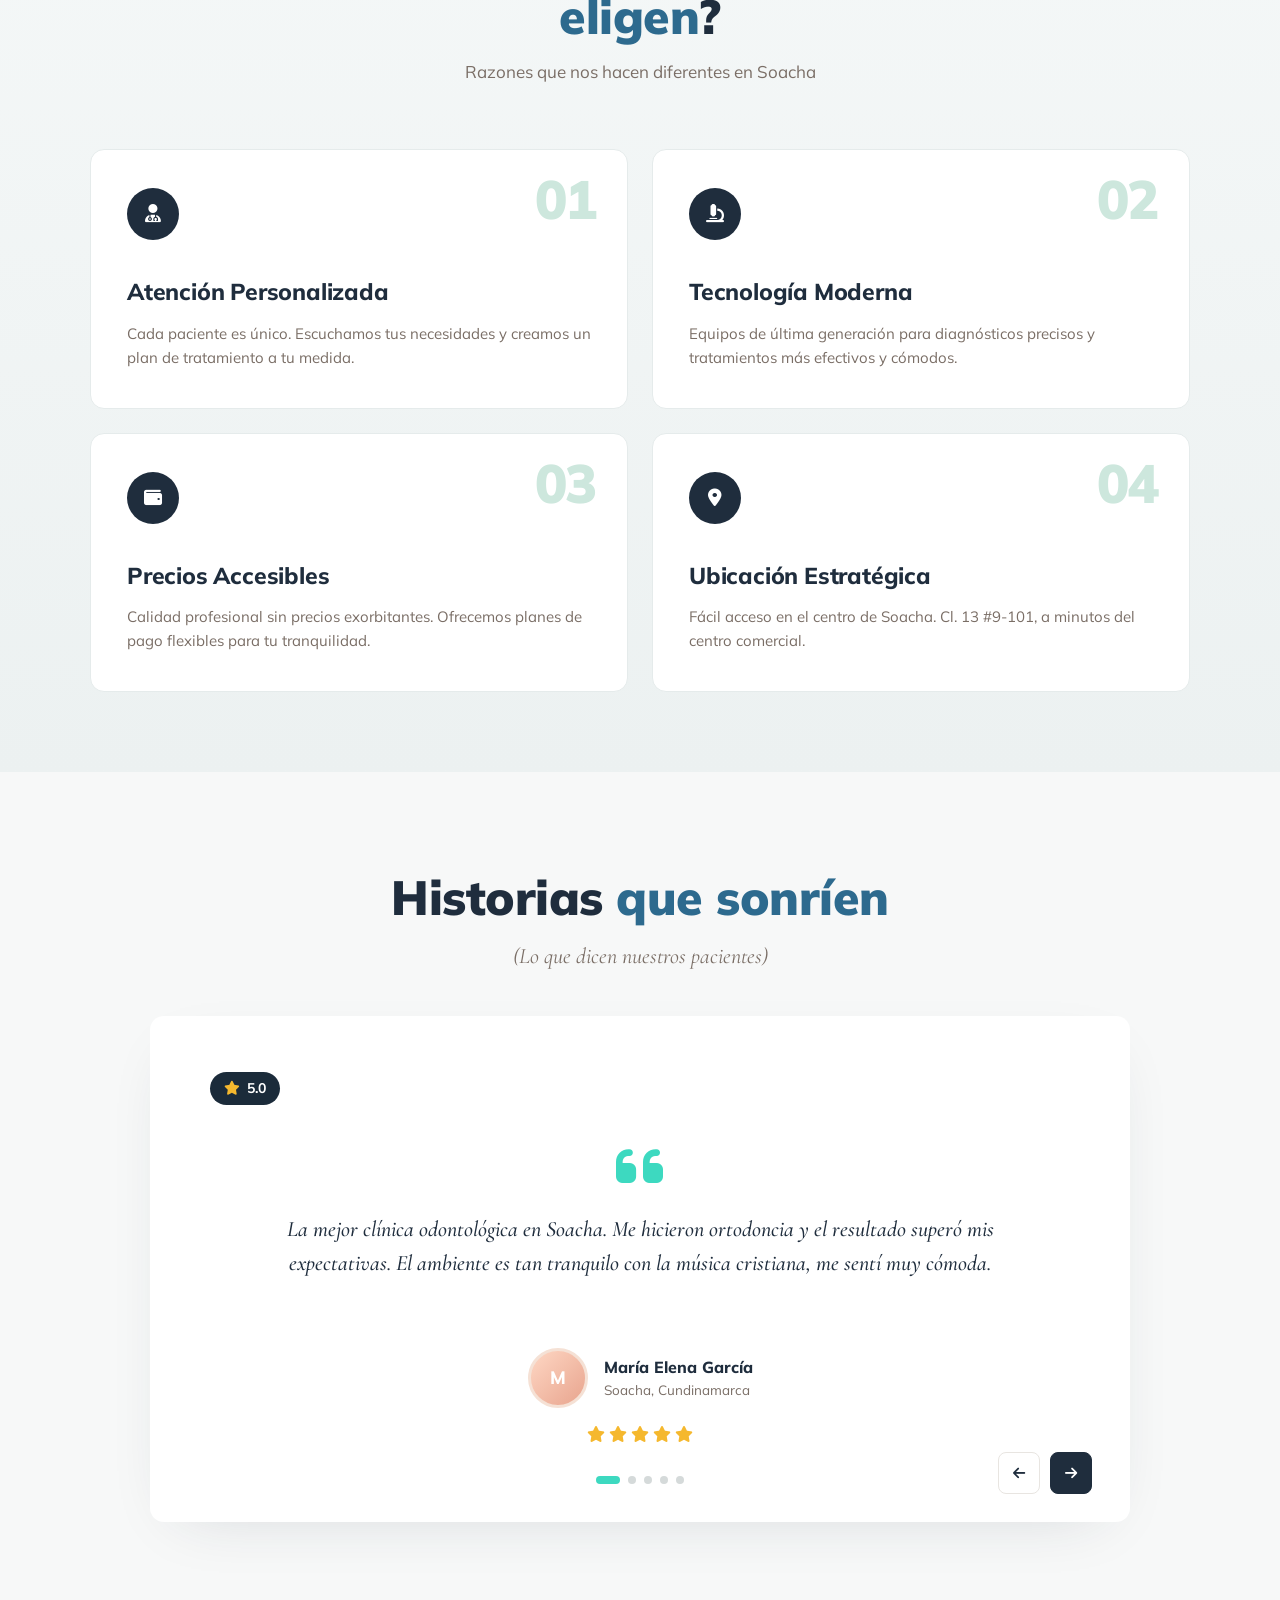
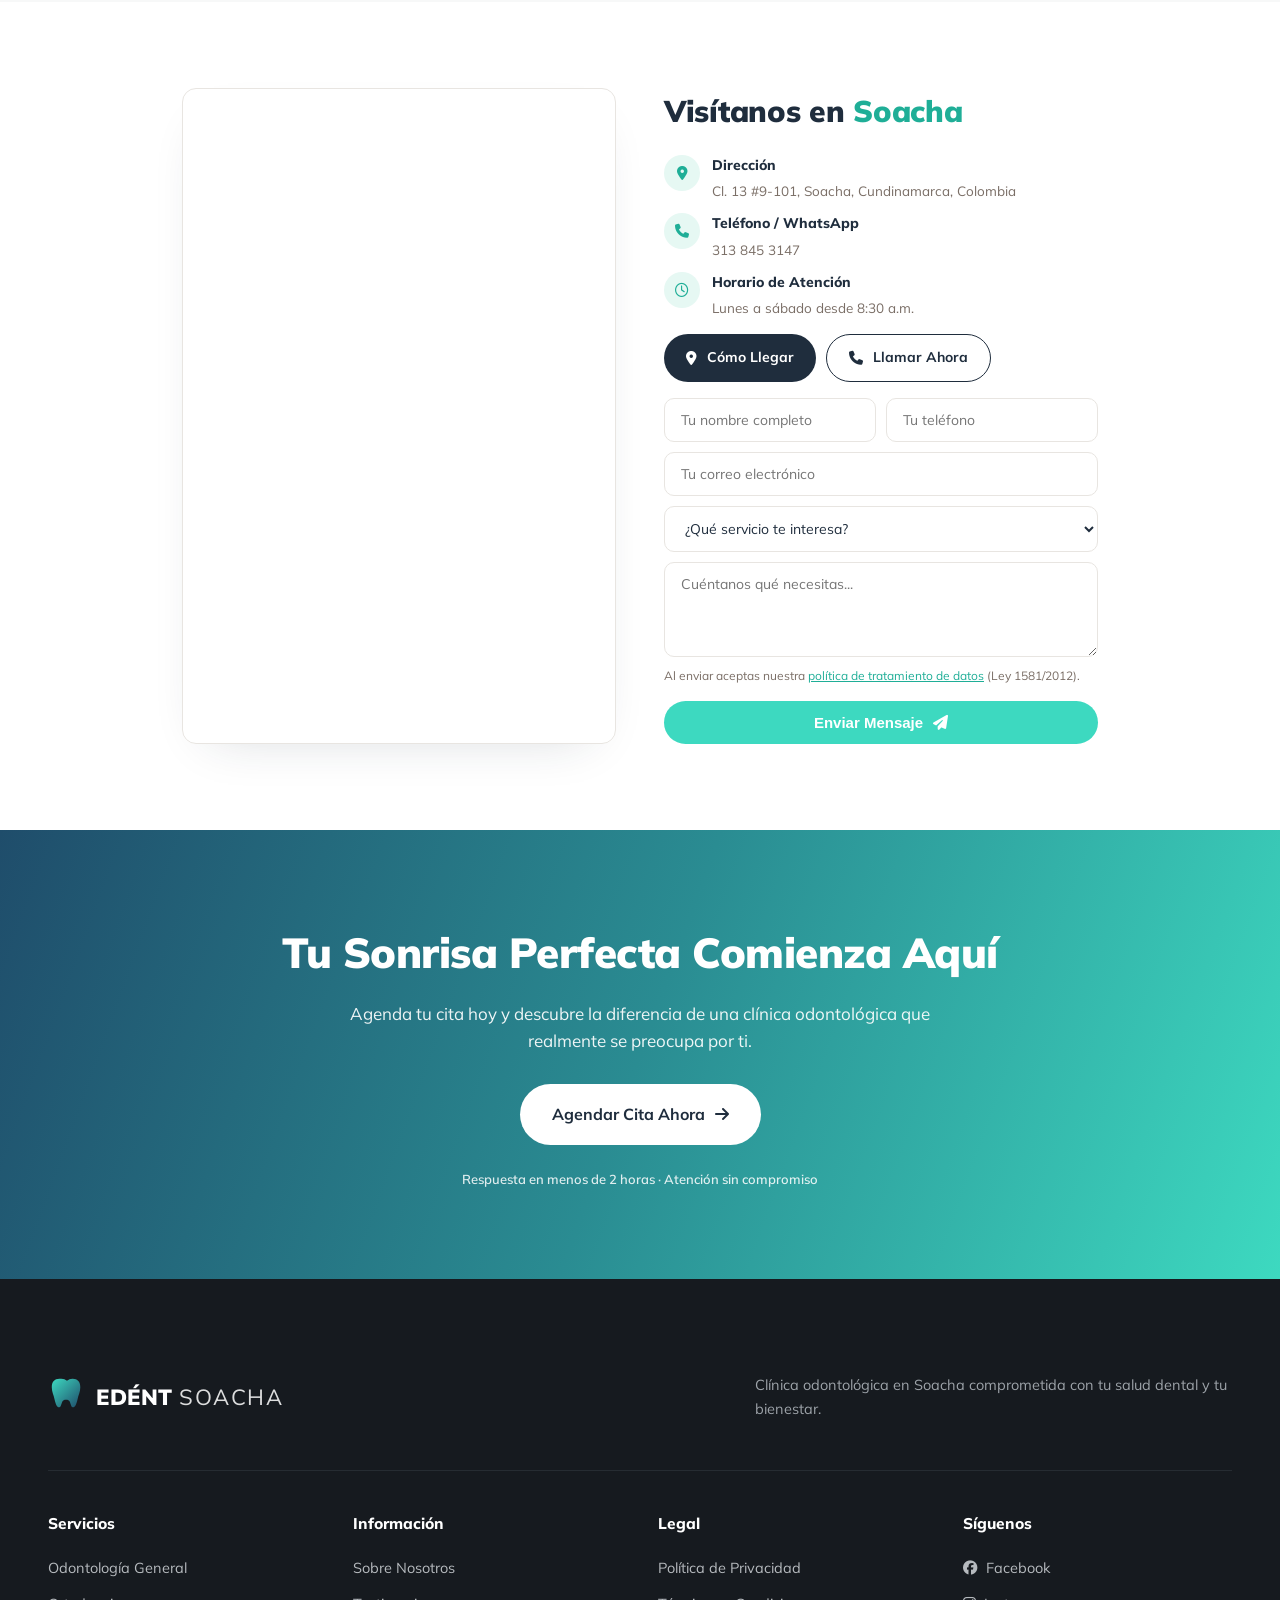
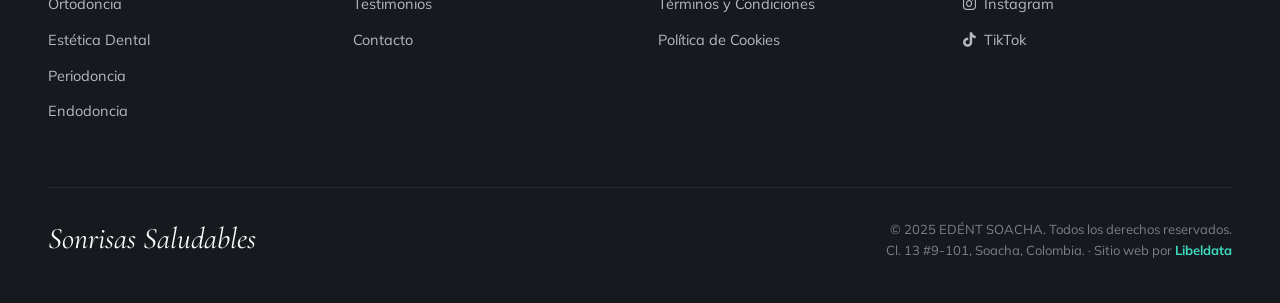
==== commit 3bd6e842: "fix: restaurar íconos y títulos en las 6 cards de servicios. style: flash box-shadow inset en cards " ====
--- a/index.html
+++ b/index.html
@@ -142,6 +142,8 @@
 
     <div class="services-grid">
       <div class="service-card reveal reveal-d1" id="svc-general">
+        <div class="icon-bubble"><i class="fa-solid fa-stethoscope"></i></div>
+        <h3>Odontología General en Soacha</h3>
         <p>Revisiones, limpiezas, empastes y extracciones con atención personalizada. Cuidamos tu salud dental desde lo básico.</p>
         <ul class="feat-list">
           <li><i class="fa-solid fa-check"></i> Revisiones periódicas</li>
@@ -152,6 +154,8 @@
       </div>
 
       <div class="service-card reveal reveal-d2" id="svc-ortodoncia">
+        <div class="icon-bubble"><i class="fa-solid fa-equals"></i></div>
+        <h3>Ortodoncia en Soacha</h3>
         <p>Brackets tradicionales y tratamientos de alineación invisible para lograr la sonrisa que siempre has querido.</p>
         <ul class="feat-list">
           <li><i class="fa-solid fa-check"></i> Brackets metálicos</li>
@@ -162,6 +166,8 @@
       </div>
 
       <div class="service-card reveal reveal-d3" id="svc-estetica">
+        <div class="icon-bubble"><i class="fa-solid fa-wand-magic-sparkles"></i></div>
+        <h3>Estética Dental</h3>
         <p>Blanqueamiento, carillas y diseño de sonrisa para transformar tu apariencia dental con resultados naturales.</p>
         <ul class="feat-list">
           <li><i class="fa-solid fa-check"></i> Blanqueamiento dental</li>
--- a/css/main.css
+++ b/css/main.css
@@ -577,13 +577,13 @@
 
 /* ═══ Service card highlight flash desde footer ═══ */
 @keyframes svcHighlight{
-  0%  { background:inherit; }
-  25% { background:rgba(61,217,192,.18); }
-  50% { background:rgba(61,217,192,.08); }
-  75% { background:rgba(61,217,192,.18); }
-  100%{ background:inherit; }
+  0%  { box-shadow:0 2px 20px rgba(0,0,0,.05); }
+  25% { box-shadow:inset 0 0 0 2px var(--teal), 0 0 28px rgba(61,217,192,.4); }
+  55% { box-shadow:0 2px 20px rgba(0,0,0,.05); }
+  80% { box-shadow:inset 0 0 0 2px var(--teal), 0 0 28px rgba(61,217,192,.4); }
+  100%{ box-shadow:0 2px 20px rgba(0,0,0,.05); }
 }
 .svc-flash{
-  animation: svcHighlight 2s ease forwards;
+  animation:svcHighlight 2.2s ease forwards;
 }
 [id^="svc-"]{scroll-margin-top:80px;}
